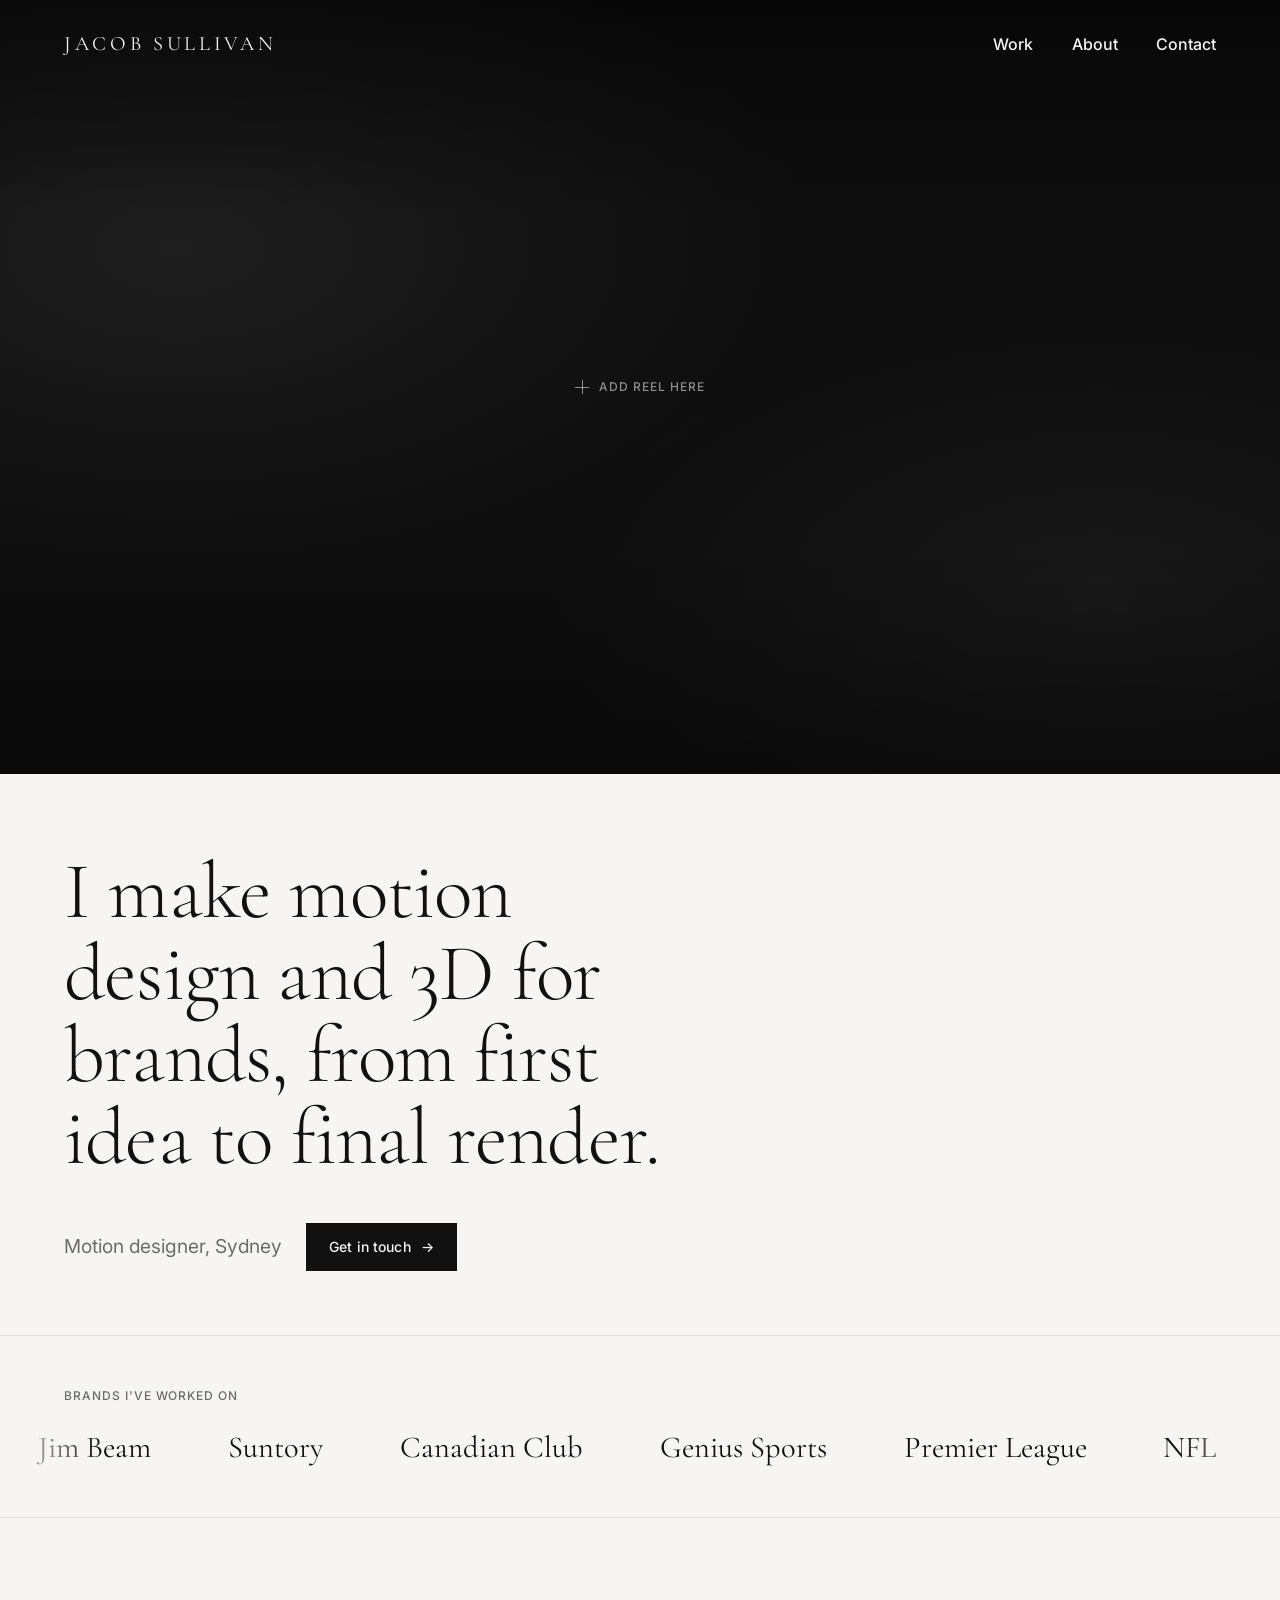
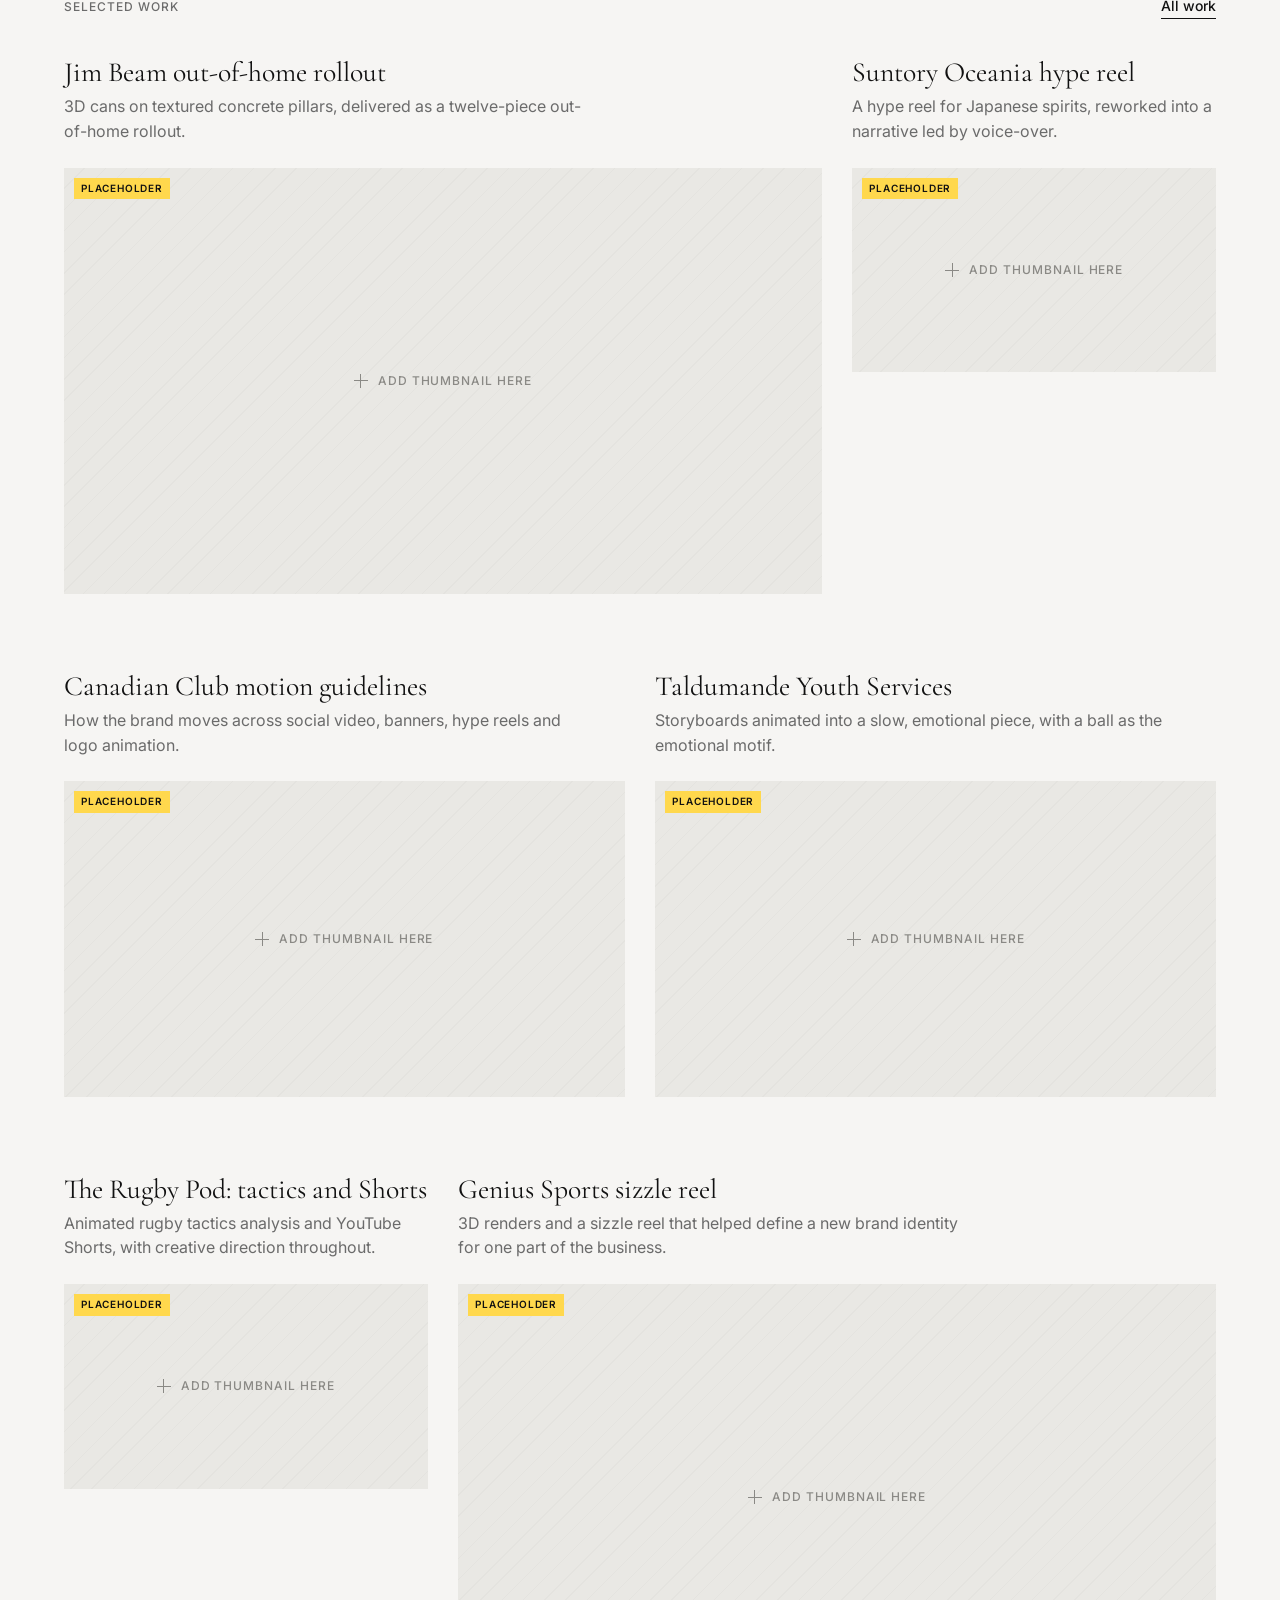
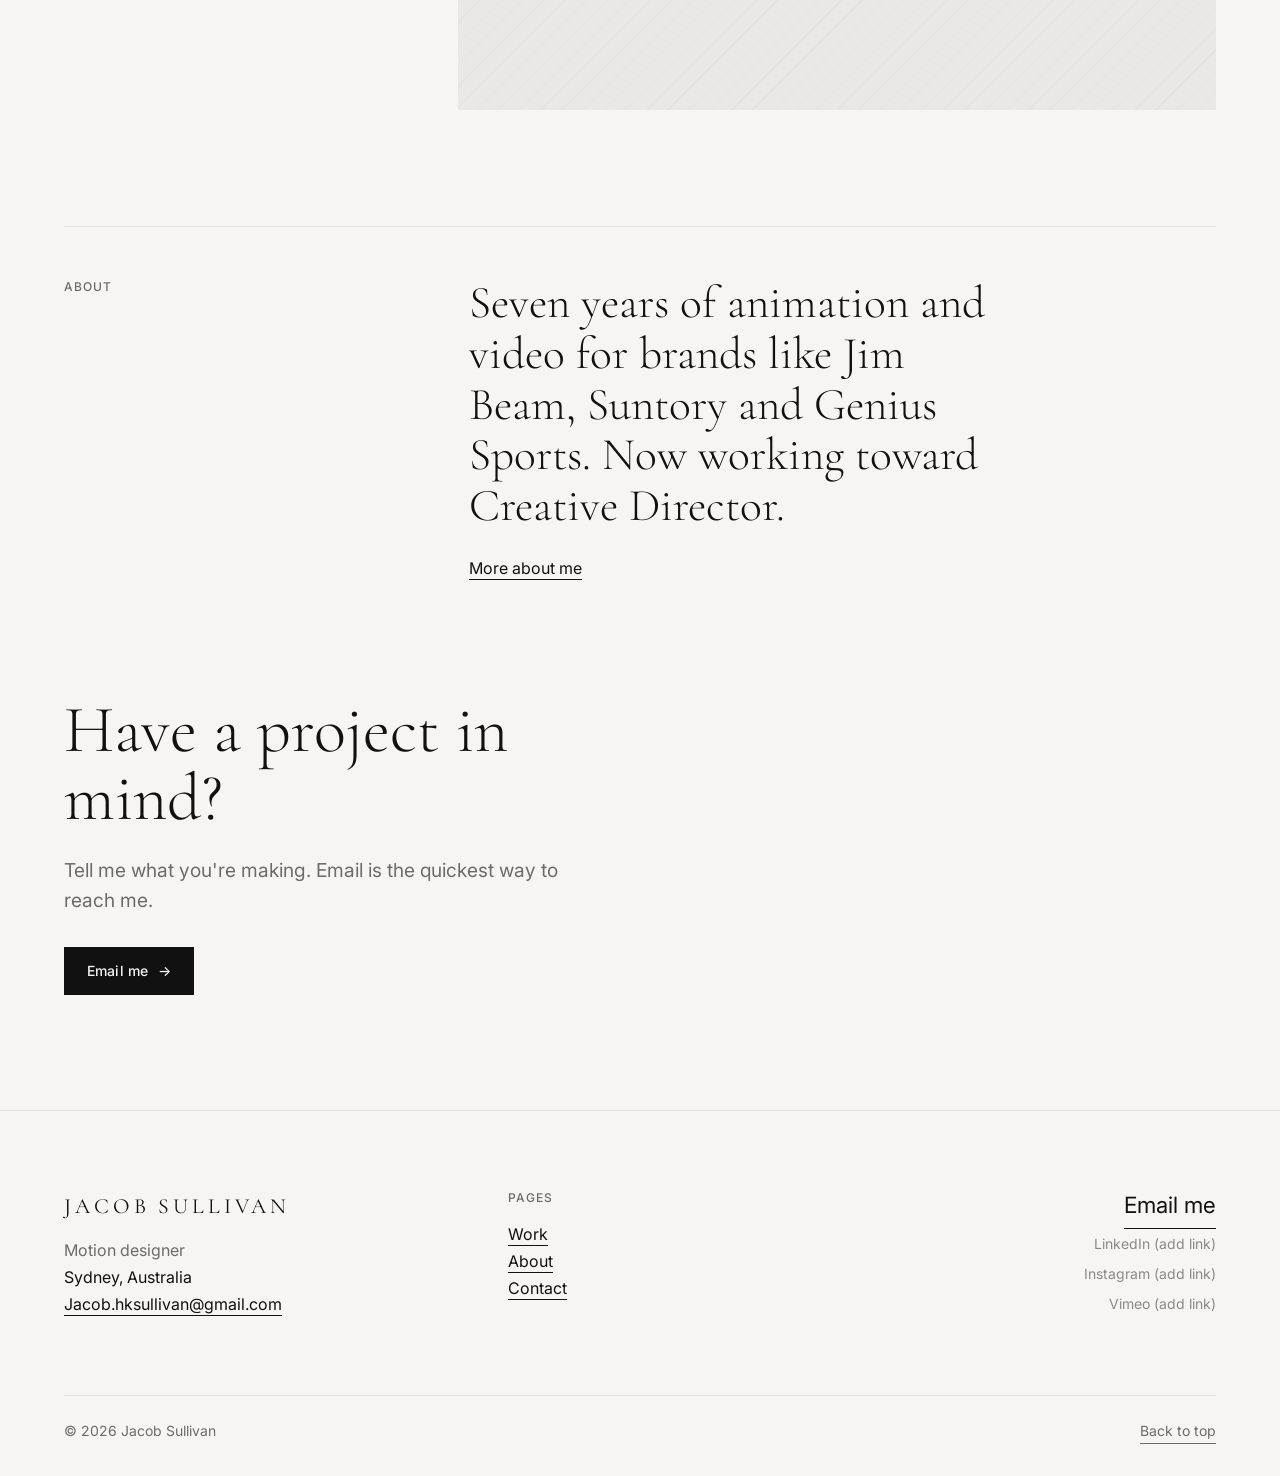
==== index.html @ b3dee350 "Initial portfolio site: static pages, content files, Vercel config Co-Authored-By: Claude Opus 5.5 <" ====
<!doctype html>
<html lang="en-AU">
<head>
  <meta charset="utf-8">
  <meta name="viewport" content="width=device-width, initial-scale=1">
  <title>Jacob Sullivan | Motion designer, Sydney</title>
  <meta name="description" content="Jacob Sullivan is a motion designer in Sydney making animation, 3D and video for brands like Jim Beam, Suntory and Genius Sports.">
  <link rel="canonical" href="https://jacob-sullivan-portfolio.vercel.app/">
  <meta property="og:url" content="https://jacob-sullivan-portfolio.vercel.app/">
  <meta property="og:type" content="website">
  <meta property="og:site_name" content="Jacob Sullivan">
  <meta property="og:title" content="Jacob Sullivan | Motion designer, Sydney">
  <meta property="og:description" content="Jacob Sullivan is a motion designer in Sydney making animation, 3D and video for brands like Jim Beam, Suntory and Genius Sports.">
  <meta property="og:image" content="https://jacob-sullivan-portfolio.vercel.app/images/share.jpg">
  <meta name="twitter:card" content="summary_large_image">
  <meta name="twitter:title" content="Jacob Sullivan | Motion designer, Sydney">
  <meta name="twitter:description" content="Jacob Sullivan is a motion designer in Sydney making animation, 3D and video for brands like Jim Beam, Suntory and Genius Sports.">
  <meta name="twitter:image" content="https://jacob-sullivan-portfolio.vercel.app/images/share.jpg">
  <meta name="theme-color" content="#f6f5f3">
  <link rel="icon" href="/images/favicon.svg" type="image/svg+xml">
  <link rel="preconnect" href="https://fonts.googleapis.com">
  <link rel="preconnect" href="https://fonts.gstatic.com" crossorigin>
  <link rel="stylesheet" href="https://fonts.googleapis.com/css2?family=Cormorant+Garamond:wght@300;400&family=Inter:wght@400;500;600&display=swap">
  <link rel="stylesheet" href="/css/style.css">
  <script src="/content/site.js" defer></script>
  <script src="/content/reel.js" defer></script>
  <script src="/content/projects.js" defer></script>
  <script src="/content/about.js" defer></script>
  <script src="/js/app.js" defer></script>
</head>
<body data-page="home" id="top">
  <a class="skip-link" href="#main">Skip to content</a>
  <header id="site-header" class="site-header"></header>
  <main id="main" tabindex="-1"></main>
  <footer id="site-footer"></footer>
  <noscript><p style="padding:120px 24px">This site needs JavaScript turned on. Email <a href="mailto:Jacob.hksullivan@gmail.com">Jacob.hksullivan@gmail.com</a>.</p></noscript>
</body>
</html>
---- css/style.css ----
/* ==========================================================================
   JACOB SULLIVAN — PORTFOLIO
   Restyle the whole site from this block: colours, fonts, spacing, motion.
   ========================================================================== */

:root {
  /* Colour */
  --bg: #f6f5f3;            /* page background (warm off-white) */
  --ink: #111111;           /* main text, buttons */
  --muted: #6b6b6b;         /* secondary text */
  --line: #e1e0dc;          /* thin dividers */
  --dark: #0d0d0d;          /* reel and video backgrounds */
  --on-dark: #f6f5f3;       /* text on dark */
  --ph: #e9e8e4;            /* placeholder blocks */
  --ph-ink: #8a8985;        /* placeholder labels */

  /* Type */
  --serif: "Cormorant Garamond", "Cormorant", Georgia, "Times New Roman", serif;
  --sans: "Inter", system-ui, -apple-system, "Segoe UI", Roboto, sans-serif;
  --serif-weight: 300;
  --track-name: 0.18em;     /* letter spacing for your name */
  --track-label: 0.08em;    /* small uppercase labels */

  --fs-display: clamp(2.6rem, 1.5rem + 4.4vw, 5.6rem);
  --fs-h1: clamp(2.4rem, 1.6rem + 3.2vw, 4.6rem);
  --fs-h2: clamp(1.9rem, 1.4rem + 1.8vw, 3rem);
  --fs-h3: clamp(1.45rem, 1.25rem + 0.6vw, 1.85rem);
  --fs-body-l: clamp(1.05rem, 1rem + 0.25vw, 1.2rem);
  --fs-body: 1rem;
  --fs-small: 0.875rem;
  --fs-label: 0.75rem;

  /* Space */
  --gutter: clamp(18px, 5vw, 72px);
  --max: 1560px;
  --header-h: 72px;
  --s1: 4px; --s2: 8px; --s3: 12px; --s4: 16px; --s5: 24px; --s6: 32px;
  --s7: 48px; --s8: 64px; --s9: 96px; --s10: 128px;
  --section: clamp(72px, 9vw, 144px);
  --grid-gap: clamp(20px, 2.4vw, 36px);

  /* Motion */
  --ease: cubic-bezier(0.22, 0.7, 0.2, 1);
  --ease-in-out: cubic-bezier(0.65, 0, 0.35, 1);
  --dur-fast: 200ms;
  --dur: 450ms;
  --dur-slow: 900ms;
  --marquee-speed: 48s;
}

@media (min-width: 900px) {
  :root { --header-h: 88px; }
}

/* ---------- Base ---------- */

*, *::before, *::after { box-sizing: border-box; }

html {
  -webkit-text-size-adjust: 100%;
  text-size-adjust: 100%;
  scroll-padding-top: calc(var(--header-h) + 16px);
}

body {
  margin: 0;
  background: var(--bg);
  color: var(--ink);
  font-family: var(--sans);
  font-size: var(--fs-body);
  line-height: 1.55;
  -webkit-font-smoothing: antialiased;
  -moz-osx-font-smoothing: grayscale;
  text-rendering: optimizeLegibility;
}

img, video, iframe { display: block; max-width: 100%; }
img { height: auto; }
a { color: inherit; text-decoration: none; }
button { font: inherit; color: inherit; background: none; border: 0; padding: 0; cursor: pointer; }
h1, h2, h3, h4, p, ul, ol, dl, dd, figure { margin: 0; }
ul, ol { padding: 0; list-style: none; }

:focus-visible {
  outline: 2px solid currentColor;
  outline-offset: 3px;
  border-radius: 1px;
}

.skip-link {
  position: absolute; left: var(--gutter); top: -60px; z-index: 100;
  background: var(--ink); color: var(--bg); padding: 10px 16px; font-size: var(--fs-small);
}
.skip-link:focus { top: 12px; }

.visually-hidden {
  position: absolute !important; width: 1px; height: 1px; overflow: hidden;
  clip: rect(0 0 0 0); clip-path: inset(50%); white-space: nowrap;
}

.wrap {
  width: 100%;
  max-width: var(--max);
  margin-inline: auto;
  padding-inline: var(--gutter);
}

.label {
  font-family: var(--sans);
  font-size: var(--fs-label);
  font-weight: 500;
  letter-spacing: var(--track-label);
  text-transform: uppercase;
  color: var(--muted);
}

.serif { font-family: var(--serif); font-weight: var(--serif-weight); }
.muted { color: var(--muted); }

.link-u {
  background-image: linear-gradient(currentColor, currentColor);
  background-size: 100% 1px;
  background-position: 0 100%;
  background-repeat: no-repeat;
  padding-bottom: 2px;
  transition: background-size var(--dur) var(--ease);
}
.link-u:hover { background-size: 0% 1px; background-position: 100% 100%; }

/* ---------- Buttons ---------- */

.btn {
  display: inline-flex; align-items: center; gap: 10px;
  min-height: 46px; padding: 12px 22px;
  background: var(--ink); color: var(--bg);
  font-size: var(--fs-small); font-weight: 500; letter-spacing: 0.01em;
  border: 1px solid var(--ink);
  transition: background-color var(--dur-fast) var(--ease), color var(--dur-fast) var(--ease);
}
.btn:hover { background: transparent; color: var(--ink); }
.btn--ghost { background: transparent; color: var(--ink); }
.btn--ghost:hover { background: var(--ink); color: var(--bg); }
.btn .arrow { transition: transform var(--dur) var(--ease); }
.btn:hover .arrow { transform: translateX(3px); }

/* ---------- Header ---------- */

.site-header {
  position: fixed; inset: 0 0 auto 0; z-index: 50;
  height: var(--header-h);
  color: var(--ink);
  transition: background-color var(--dur) var(--ease), color var(--dur) var(--ease), box-shadow var(--dur) var(--ease);
}
.site-header__inner {
  height: 100%;
  display: flex; align-items: center; justify-content: space-between; gap: var(--s5);
}
.site-header.is-solid {
  background: color-mix(in srgb, var(--bg) 92%, transparent);
  -webkit-backdrop-filter: blur(12px);
  backdrop-filter: blur(12px);
  box-shadow: 0 1px 0 var(--line);
}
.site-header.on-dark:not(.is-solid) { color: var(--on-dark); }

.brand {
  font-family: var(--serif);
  font-weight: 400;
  font-size: clamp(1.05rem, 0.95rem + 0.4vw, 1.3rem);
  letter-spacing: var(--track-name);
  text-transform: uppercase;
  white-space: nowrap;
  padding-block: 8px;
}

.nav { display: none; }
.nav__list { display: flex; gap: clamp(24px, 3vw, 44px); }
.nav__link {
  position: relative; font-size: 1rem; font-weight: 500; padding-block: 6px;
}
.nav__link::after {
  content: ""; position: absolute; left: 0; right: 0; bottom: 0; height: 1px;
  background: currentColor; transform: scaleX(0); transform-origin: right;
  transition: transform var(--dur) var(--ease);
}
.nav__link:hover::after, .nav__link[aria-current="page"]::after { transform: scaleX(1); transform-origin: left; }

.menu-btn {
  display: inline-flex; align-items: center; gap: 10px;
  font-size: 1rem; font-weight: 500; padding: 10px 0; min-height: 44px;
}
.menu-btn__icon { width: 20px; height: 8px; position: relative; }
.menu-btn__icon::before, .menu-btn__icon::after {
  content: ""; position: absolute; left: 0; right: 0; height: 1.5px; background: currentColor;
  transition: transform var(--dur) var(--ease), top var(--dur) var(--ease);
}
.menu-btn__icon::before { top: 0; }
.menu-btn__icon::after { top: 6.5px; }
.menu-open .menu-btn__icon::before { top: 3.25px; transform: rotate(45deg); }
.menu-open .menu-btn__icon::after { top: 3.25px; transform: rotate(-45deg); }

@media (min-width: 768px) {
  .nav { display: block; }
  .menu-btn { display: none; }
}

/* Mobile menu panel */
.menu-panel {
  position: fixed; inset: 0; z-index: 40;
  background: var(--bg); color: var(--ink);
  padding: calc(var(--header-h) + var(--s7)) var(--gutter) var(--s7);
  display: flex; flex-direction: column; justify-content: space-between;
  opacity: 0; visibility: hidden;
  transition: opacity var(--dur) var(--ease), visibility 0s linear var(--dur);
}
.menu-open .menu-panel { opacity: 1; visibility: visible; transition: opacity var(--dur) var(--ease); }
.menu-open .site-header { color: var(--ink); background: var(--bg); box-shadow: none; }
.menu-panel__list li { overflow: hidden; }
.menu-panel__link {
  display: block; font-family: var(--serif); font-weight: var(--serif-weight);
  font-size: clamp(2.8rem, 12vw, 4rem); line-height: 1.15;
  transform: translateY(100%); transition: transform var(--dur-slow) var(--ease);
}
.menu-open .menu-panel__link { transform: none; }
.menu-open .menu-panel__list li:nth-child(2) .menu-panel__link { transition-delay: 60ms; }
.menu-open .menu-panel__list li:nth-child(3) .menu-panel__link { transition-delay: 120ms; }
.menu-panel__foot { display: grid; gap: var(--s2); font-size: var(--fs-small); }
.menu-open { overflow: hidden; }
@media (min-width: 768px) { .menu-panel { display: none; } }

/* ---------- Hero (home reel) ---------- */

.hero {
  position: relative;
  height: 86vh; height: 86svh;
  min-height: 420px; max-height: 1100px;
  background: var(--dark);
  color: var(--on-dark);
  overflow: hidden;
}
.hero__media, .hero__media > * { position: absolute; inset: 0; width: 100%; height: 100%; }
.hero__media video, .hero__media img { object-fit: cover; }
.hero__shade {
  position: absolute; inset: 0; pointer-events: none;
  background: linear-gradient(to bottom, rgba(0,0,0,.45) 0, rgba(0,0,0,0) 28%, rgba(0,0,0,0) 70%, rgba(0,0,0,.35) 100%);
}
.hero__controls {
  position: absolute; left: var(--gutter); right: var(--gutter); bottom: clamp(18px, 3vw, 40px);
  display: flex; align-items: center; justify-content: space-between; gap: var(--s4);
}
.hero__play {
  display: inline-flex; align-items: center; gap: 12px;
  font-size: var(--fs-small); font-weight: 500; letter-spacing: 0.02em;
  padding: 10px 18px 10px 10px; min-height: 44px;
  background: rgba(246,245,243,.12); border: 1px solid rgba(246,245,243,.35);
  -webkit-backdrop-filter: blur(8px); backdrop-filter: blur(8px);
  transition: background-color var(--dur-fast) var(--ease), color var(--dur-fast) var(--ease);
}
.hero__play:hover { background: var(--on-dark); color: var(--ink); }
.hero__play-icon {
  width: 28px; height: 28px; border-radius: 50%; background: var(--on-dark); position: relative;
  transition: background-color var(--dur-fast) var(--ease);
}
.hero__play-icon::after {
  content: ""; position: absolute; left: 11px; top: 8px;
  border-left: 9px solid var(--ink); border-top: 6px solid transparent; border-bottom: 6px solid transparent;
}
.hero__play:hover .hero__play-icon { background: var(--ink); }
.hero__play:hover .hero__play-icon::after { border-left-color: var(--on-dark); }
.hero__pause {
  width: 36px; height: 36px; border-radius: 50%;
  display: grid; place-items: center; margin-left: auto;
  background: rgba(0,0,0,.45); color: var(--on-dark);
}
.hero__pause svg { width: 12px; height: 12px; }

/* ---------- Placeholders ---------- */

.ph {
  position: relative; display: grid; place-items: center;
  width: 100%; height: 100%;
  background-color: var(--ph); color: var(--ph-ink);
  background-image: repeating-linear-gradient(135deg, transparent 0 14px, rgba(0,0,0,.025) 14px 15px);
  overflow: hidden;
}
.ph__label {
  display: inline-flex; align-items: center; gap: 10px;
  font-size: var(--fs-label); font-weight: 500; letter-spacing: var(--track-label); text-transform: uppercase;
}
.ph__label::before {
  content: ""; width: 14px; height: 14px; flex: none;
  background:
    linear-gradient(currentColor, currentColor) center / 100% 1px no-repeat,
    linear-gradient(currentColor, currentColor) center / 1px 100% no-repeat;
}
.ph--dark {
  background-color: var(--dark); color: rgba(246,245,243,.55);
  background-image: none;
}
.ph--dark::before {
  content: ""; position: absolute; inset: -40%;
  background:
    radial-gradient(40% 35% at 30% 40%, rgba(255,255,255,.07), transparent 70%),
    radial-gradient(35% 30% at 70% 65%, rgba(255,255,255,.05), transparent 70%);
  animation: drift 18s var(--ease-in-out) infinite alternate;
}
.ph--dark .ph__label { position: relative; }
@keyframes drift {
  from { transform: translate3d(-4%, -2%, 0) rotate(0deg); }
  to   { transform: translate3d(4%, 3%, 0) rotate(8deg); }
}

.dev-tag {
  position: absolute; top: 10px; left: 10px; z-index: 3;
  font-size: 10px; font-weight: 600; letter-spacing: .08em; text-transform: uppercase;
  background: #ffd84d; color: #111; padding: 3px 7px;
}
.dev-tag--inline { position: static; display: inline-block; vertical-align: middle; margin-left: 12px; }

.dev-banner {
  position: fixed; left: 12px; right: 12px; bottom: 12px; z-index: 200;
  background: #b00020; color: #fff; padding: 14px 16px; font-size: var(--fs-small);
}

/* ---------- Intro (home, under reel) ---------- */

.intro { padding-top: clamp(40px, 6vw, 96px); padding-bottom: clamp(40px, 5vw, 72px); }
.intro__headline {
  font-family: var(--serif); font-weight: var(--serif-weight);
  font-size: var(--fs-display); line-height: 1.02; letter-spacing: -0.01em;
  max-width: 17ch;
}
.intro__row {
  margin-top: clamp(28px, 3.5vw, 48px);
  display: flex; flex-wrap: wrap; align-items: center; gap: var(--s4) var(--s5);
}
.intro__role { font-size: var(--fs-body-l); color: var(--muted); }

/* ---------- Brand marquee ---------- */

.brands { padding-block: clamp(28px, 4vw, 56px); border-block: 1px solid var(--line); }
.brands__label { margin-bottom: var(--s5); }
.marquee {
  overflow: hidden;
  -webkit-mask-image: linear-gradient(to right, transparent, #000 8%, #000 92%, transparent);
  mask-image: linear-gradient(to right, transparent, #000 8%, #000 92%, transparent);
}
.marquee__track {
  display: flex; width: max-content;
  animation: marquee var(--marquee-speed) linear infinite;
}
.marquee:hover .marquee__track { animation-play-state: paused; }
.marquee__group { display: flex; flex: none; }
.marquee__item {
  flex: none; padding-inline: clamp(22px, 3vw, 48px);
  font-family: var(--serif); font-weight: 400;
  font-size: clamp(1.4rem, 1.1rem + 1vw, 2.1rem); line-height: 1.2; white-space: nowrap;
  color: var(--ink);
}
.marquee__item::after { content: ""; }
@keyframes marquee { to { transform: translate3d(-50%, 0, 0); } }

/* ---------- Sections ---------- */

.section { padding-block: var(--section); }
.section--tight-top { padding-top: clamp(48px, 6vw, 88px); }
.section__head {
  display: flex; align-items: baseline; justify-content: space-between; gap: var(--s4);
  margin-bottom: clamp(24px, 3vw, 44px);
}
.section__head .link-u { font-size: var(--fs-small); font-weight: 500; }

.page-top { padding-top: calc(var(--header-h) + clamp(40px, 7vw, 112px)); }
.page-title {
  font-family: var(--serif); font-weight: var(--serif-weight);
  font-size: var(--fs-h1); line-height: 1.02; letter-spacing: -0.01em;
}
.page-lede { margin-top: var(--s5); font-size: var(--fs-body-l); color: var(--muted); max-width: 46ch; }

/* ---------- Work grid ---------- */

.grid {
  display: grid; grid-template-columns: 1fr;
  gap: clamp(48px, 6vw, 88px) var(--grid-gap);
  align-items: start;
}
@media (min-width: 768px) {
  .grid { grid-template-columns: repeat(6, 1fr); }
  /* Ravie-style rhythm: wide/narrow, half/half, narrow/wide */
  .grid > :nth-child(6n+1) { grid-column: span 4; }
  .grid > :nth-child(6n+2) { grid-column: span 2; }
  .grid > :nth-child(6n+3) { grid-column: span 3; }
  .grid > :nth-child(6n+4) { grid-column: span 3; }
  .grid > :nth-child(6n+5) { grid-column: span 2; }
  .grid > :nth-child(6n+6) { grid-column: span 4; }
  .grid > :last-child:nth-child(6n+1) { grid-column: span 6; }
}

.card__link { display: block; position: relative; }
.card__title {
  font-family: var(--serif); font-weight: 400;
  font-size: var(--fs-h3); line-height: 1.12;
}
.card__summary {
  margin-top: 6px; color: var(--muted); max-width: 52ch;
}
.card__media {
  position: relative; margin-top: var(--s5);
  aspect-ratio: 16 / 9; overflow: hidden; background: var(--ph);
}
.card__media > img, .card__media > video, .card__media > .ph {
  position: absolute; inset: 0; width: 100%; height: 100%; object-fit: cover;
  transition: transform var(--dur-slow) var(--ease), opacity var(--dur) var(--ease);
}
.card__media > video { opacity: 0; }
.card__media.is-previewing > video { opacity: 1; }
.card__link:hover .card__media > img,
.card__link:hover .card__media > video,
.card__link:hover .card__media > .ph { transform: scale(1.025); }
.card__title span {
  background-image: linear-gradient(currentColor, currentColor);
  background-size: 0% 1px; background-position: 0 100%; background-repeat: no-repeat;
  transition: background-size var(--dur) var(--ease);
}
.card__link:hover .card__title span { background-size: 100% 1px; }

/* ---------- About teaser ---------- */

.teaser {
  display: grid; gap: var(--s6);
  border-top: 1px solid var(--line); padding-top: clamp(32px, 4vw, 56px);
}
.teaser__text {
  font-family: var(--serif); font-weight: var(--serif-weight);
  font-size: var(--fs-h2); line-height: 1.12; max-width: 24ch;
}
@media (min-width: 900px) {
  .teaser { grid-template-columns: 1fr 2fr; }
}

/* ---------- Closing CTA ---------- */

.closing { padding-block: var(--section); }
.closing__title {
  font-family: var(--serif); font-weight: var(--serif-weight);
  font-size: var(--fs-h1); line-height: 1.02; max-width: 14ch;
}
.closing__text { margin-top: var(--s5); color: var(--muted); font-size: var(--fs-body-l); max-width: 44ch; }
.closing .btn { margin-top: var(--s6); }

/* ---------- Footer ---------- */

.site-footer { border-top: 1px solid var(--line); padding-block: clamp(48px, 6vw, 88px) var(--s6); }
.footer__grid { display: grid; gap: var(--s7); }
.footer__name {
  font-family: var(--serif); font-weight: 400; font-size: 1.35rem;
  letter-spacing: var(--track-name); text-transform: uppercase; margin-bottom: var(--s3);
}
.footer__col p, .footer__col li { line-height: 1.7; }
.footer__col .label { margin-bottom: var(--s3); }
.footer__links { display: grid; gap: 4px; font-size: clamp(1.15rem, 1rem + .5vw, 1.45rem); }
.footer__links a { justify-self: start; }
.footer__base {
  margin-top: clamp(48px, 6vw, 88px); padding-top: var(--s5); border-top: 1px solid var(--line);
  display: flex; justify-content: space-between; gap: var(--s4); font-size: var(--fs-small); color: var(--muted);
}
@media (min-width: 768px) {
  .footer__grid { grid-template-columns: 1.2fr 1fr 1fr; }
  .footer__links { justify-items: end; text-align: right; }
  .footer__links a { justify-self: end; }
}

/* ---------- Video player ---------- */

.player {
  position: relative; aspect-ratio: 16 / 9; width: 100%;
  background: var(--dark); color: var(--on-dark); overflow: hidden;
}
.player > iframe, .player > video, .player > img, .player > .ph {
  position: absolute; inset: 0; width: 100%; height: 100%; border: 0; object-fit: cover;
}
.player > video { object-fit: contain; background: #000; }
.player__poster { cursor: pointer; }
.player__btn {
  position: absolute; left: 50%; top: 50%; transform: translate(-50%, -50%);
  width: clamp(64px, 8vw, 96px); height: clamp(64px, 8vw, 96px); border-radius: 50%;
  background: var(--on-dark); color: var(--ink);
  transition: transform var(--dur) var(--ease);
}
.player__btn::after {
  content: ""; position: absolute; left: 54%; top: 50%; transform: translate(-50%, -50%);
  border-left: 16px solid currentColor; border-top: 10px solid transparent; border-bottom: 10px solid transparent;
}
.player:hover .player__btn { transform: translate(-50%, -50%) scale(1.06); }

/* Lightbox for the reel */
.lightbox {
  width: min(1400px, 100vw - 2 * var(--gutter)); max-width: none; max-height: none;
  padding: 0; border: 0; background: transparent; color: var(--on-dark); overflow: visible;
}
.lightbox::backdrop { background: rgba(8,8,8,.92); }
.lightbox[open] { animation: fadeUp var(--dur) var(--ease); }
.lightbox__close {
  position: absolute; right: 0; bottom: calc(100% + 12px);
  font-size: var(--fs-small); font-weight: 500; padding: 10px 0; min-height: 44px;
}
@keyframes fadeUp { from { opacity: 0; transform: translateY(12px); } }

/* ---------- Project page ---------- */

.project__video { padding-top: calc(var(--header-h) + clamp(16px, 3vw, 40px)); }
.project__head { margin-top: clamp(36px, 5vw, 72px); display: grid; gap: var(--s7); }
.project__title {
  font-family: var(--serif); font-weight: var(--serif-weight);
  font-size: var(--fs-h1); line-height: 1.02; letter-spacing: -0.01em;
}
.project__desc { margin-top: var(--s6); display: grid; gap: var(--s4); font-size: var(--fs-body-l); max-width: 60ch; }
.meta { display: grid; gap: var(--s5); align-content: start; }
.meta dt { margin-bottom: 4px; }
.meta dd { font-size: var(--fs-body); }
.credits { margin-top: clamp(40px, 5vw, 72px); border-top: 1px solid var(--line); padding-top: var(--s5); }
.credits__list { margin-top: var(--s4); display: grid; gap: 6px; }
.credits__list li { display: grid; grid-template-columns: minmax(120px, 1fr) 2fr; gap: var(--s4); }
@media (min-width: 900px) {
  .project__head { grid-template-columns: 2fr 1fr; gap: clamp(48px, 6vw, 120px); }
  .meta { padding-top: 14px; }
}

.pager {
  margin-top: var(--section);
  display: grid; grid-template-columns: 1fr 1fr; gap: var(--grid-gap);
  border-top: 1px solid var(--line); padding-top: var(--s6);
}
.pager a { display: grid; gap: 6px; }
.pager a:last-child { text-align: right; justify-items: end; }
.pager__title {
  font-family: var(--serif); font-weight: 400; font-size: var(--fs-h3); line-height: 1.12;
  transition: transform var(--dur) var(--ease);
}
.pager a:first-child:hover .pager__title { transform: translateX(-4px); }
.pager a:last-child:hover .pager__title { transform: translateX(4px); }

/* ---------- About page ---------- */

.about__top { display: grid; gap: var(--s7); }
.about__photo { aspect-ratio: 4 / 5; position: relative; overflow: hidden; background: var(--ph); }
.about__photo > img, .about__photo > .ph { position: absolute; inset: 0; width: 100%; height: 100%; object-fit: cover; }
.about__bio { display: grid; gap: var(--s4); font-size: var(--fs-body-l); max-width: 58ch; }
.about__bio p:first-child {
  font-family: var(--serif); font-weight: var(--serif-weight);
  font-size: var(--fs-h3); line-height: 1.25;
}
@media (min-width: 900px) {
  .about__top { grid-template-columns: 5fr 7fr; gap: clamp(48px, 6vw, 120px); align-items: start; }
}

.row {
  display: grid; gap: var(--s5);
  border-top: 1px solid var(--line); padding-block: clamp(32px, 4vw, 56px);
}
@media (min-width: 900px) {
  .row { grid-template-columns: 5fr 7fr; gap: clamp(48px, 6vw, 120px); }
}
.row__title { font-family: var(--serif); font-weight: var(--serif-weight); font-size: var(--fs-h2); line-height: 1.05; }

.timeline { display: grid; gap: clamp(28px, 3vw, 44px); }
.job__head { display: flex; flex-wrap: wrap; justify-content: space-between; gap: 4px var(--s4); }
.job__role { font-weight: 500; }
.job__where { color: var(--muted); }
.job__dates { color: var(--muted); font-size: var(--fs-small); white-space: nowrap; }
.job__points { margin-top: var(--s3); display: grid; gap: 6px; color: var(--muted); }
.job__points li { padding-left: 18px; position: relative; }
.job__points li::before { content: ""; position: absolute; left: 0; top: .78em; width: 8px; height: 1px; background: currentColor; }
.earlier { display: grid; gap: 6px; }
.earlier li { display: flex; flex-wrap: wrap; justify-content: space-between; gap: 2px var(--s4); }

.tags { display: flex; flex-wrap: wrap; gap: 8px; }
.tags li { border: 1px solid var(--line); padding: 6px 12px; font-size: var(--fs-small); background: rgba(255,255,255,.4); }

.edu { display: grid; gap: 10px; }
.edu li { display: flex; flex-wrap: wrap; justify-content: space-between; gap: 2px var(--s4); }

/* ---------- Contact page ---------- */

.contact__email {
  display: inline-block; margin-top: clamp(28px, 4vw, 56px);
  font-family: var(--serif); font-weight: var(--serif-weight);
  font-size: clamp(1.6rem, 0.9rem + 3.2vw, 3.6rem); line-height: 1.1;
  word-break: break-word;
}
.contact__actions { margin-top: var(--s6); display: flex; flex-wrap: wrap; gap: var(--s3); }
.contact__details {
  margin-top: var(--section); display: grid; gap: var(--s6);
  border-top: 1px solid var(--line); padding-top: var(--s6);
}
.contact__details dd { margin-top: 6px; }
.contact__details .socials { display: grid; gap: 4px; }
@media (min-width: 768px) { .contact__details { grid-template-columns: repeat(3, 1fr); } }

.soon { color: var(--ph-ink); font-size: var(--fs-small); }

/* ---------- 404 ---------- */
.notfound { min-height: 70vh; }

/* ---------- Reveal on scroll ---------- */

.js .reveal {
  opacity: 0; transform: translate3d(0, 24px, 0);
  transition: opacity var(--dur-slow) var(--ease), transform var(--dur-slow) var(--ease);
  transition-delay: var(--d, 0ms);
}
.js .reveal.is-in { opacity: 1; transform: none; }

/* Smooth page-to-page transitions in browsers that support them */
@view-transition { navigation: auto; }
::view-transition-old(root) { animation: vtOut 260ms var(--ease) both; }
::view-transition-new(root) { animation: vtIn 520ms var(--ease) both; }
@keyframes vtOut { to { opacity: 0; } }
@keyframes vtIn { from { opacity: 0; transform: translateY(10px); } }
.site-header { view-transition-name: header; }
::view-transition-group(header) { animation: none; }

/* ---------- Reduced motion ---------- */

@media (prefers-reduced-motion: reduce) {
  *, *::before, *::after {
    animation-duration: 1ms !important; animation-iteration-count: 1 !important;
    transition-duration: 1ms !important; scroll-behavior: auto !important;
  }
  .js .reveal { opacity: 1; transform: none; }
  .marquee { -webkit-mask-image: none; mask-image: none; }
  .marquee__track { animation: none; width: auto; }
  .marquee__group { flex-wrap: wrap; row-gap: 8px; }
  .marquee__group[aria-hidden="true"] { display: none; }
  .ph--dark::before { animation: none; }
  @view-transition { navigation: none; }
}
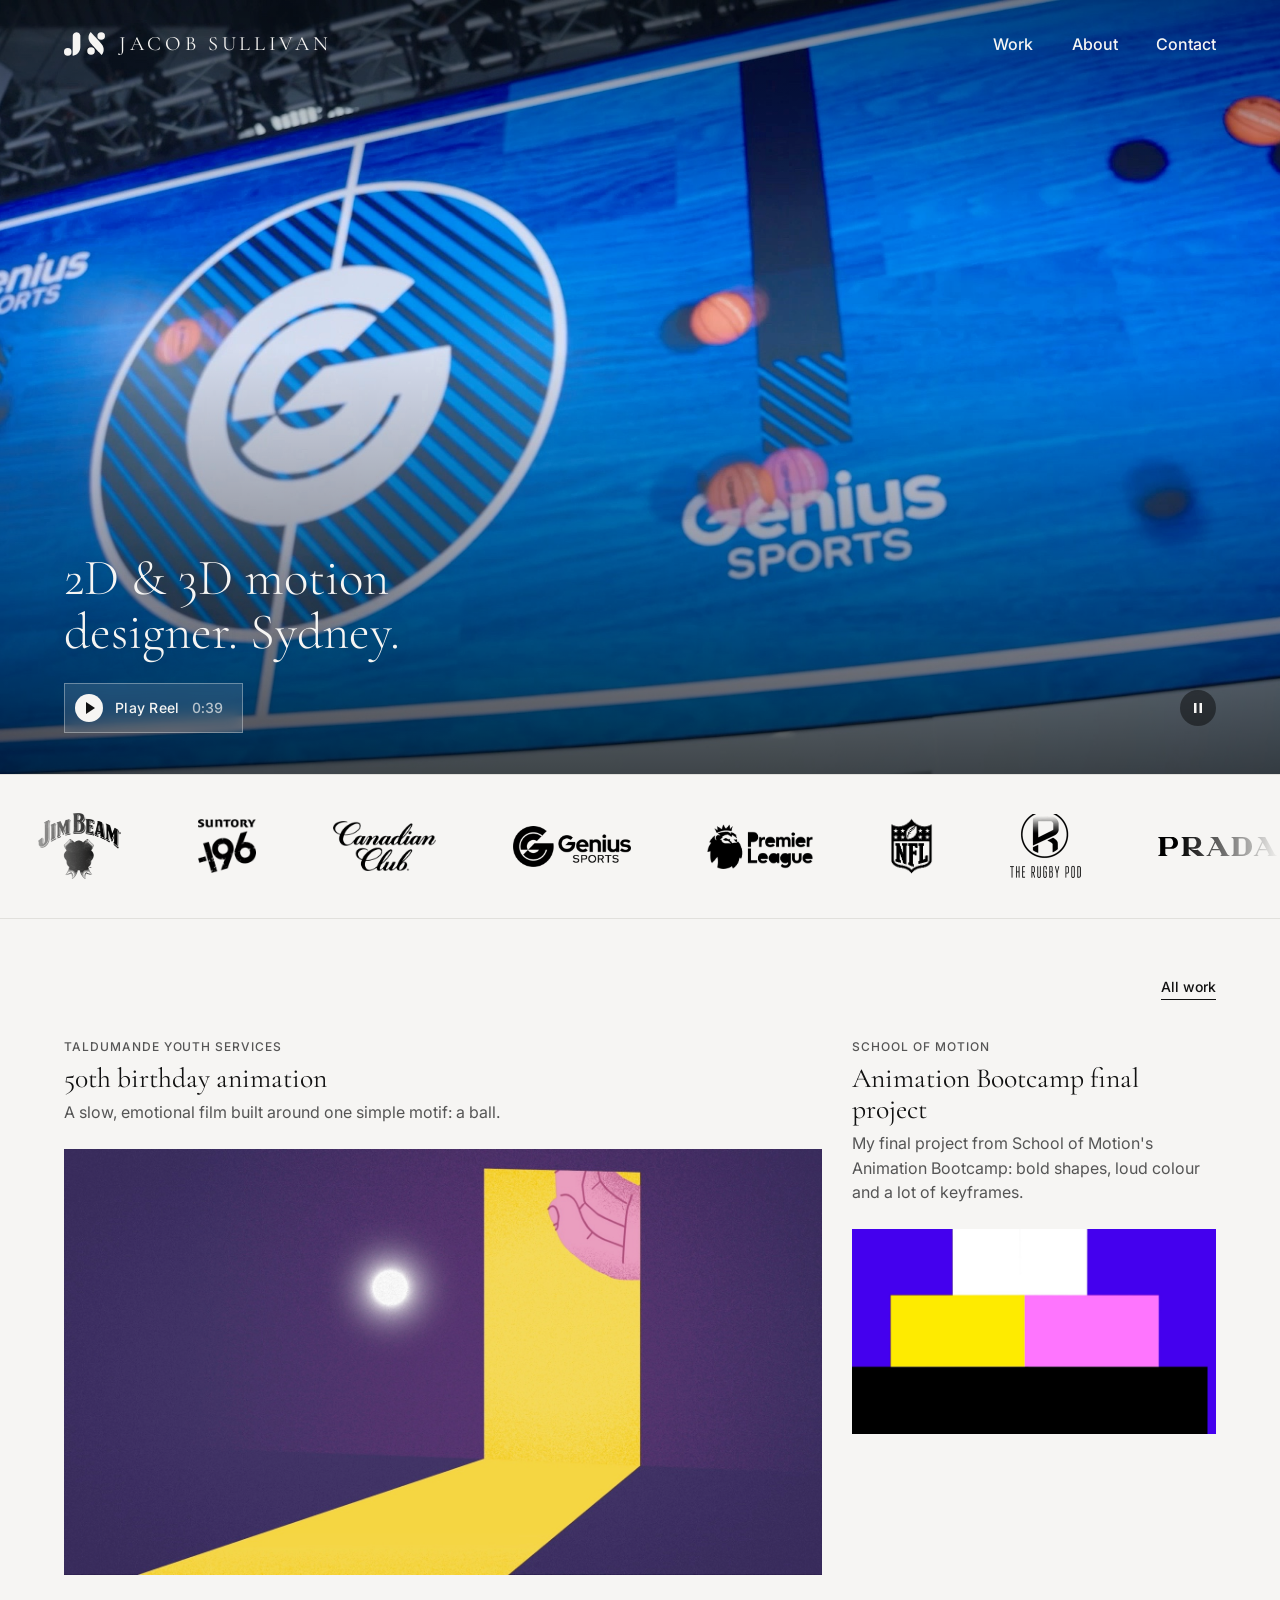
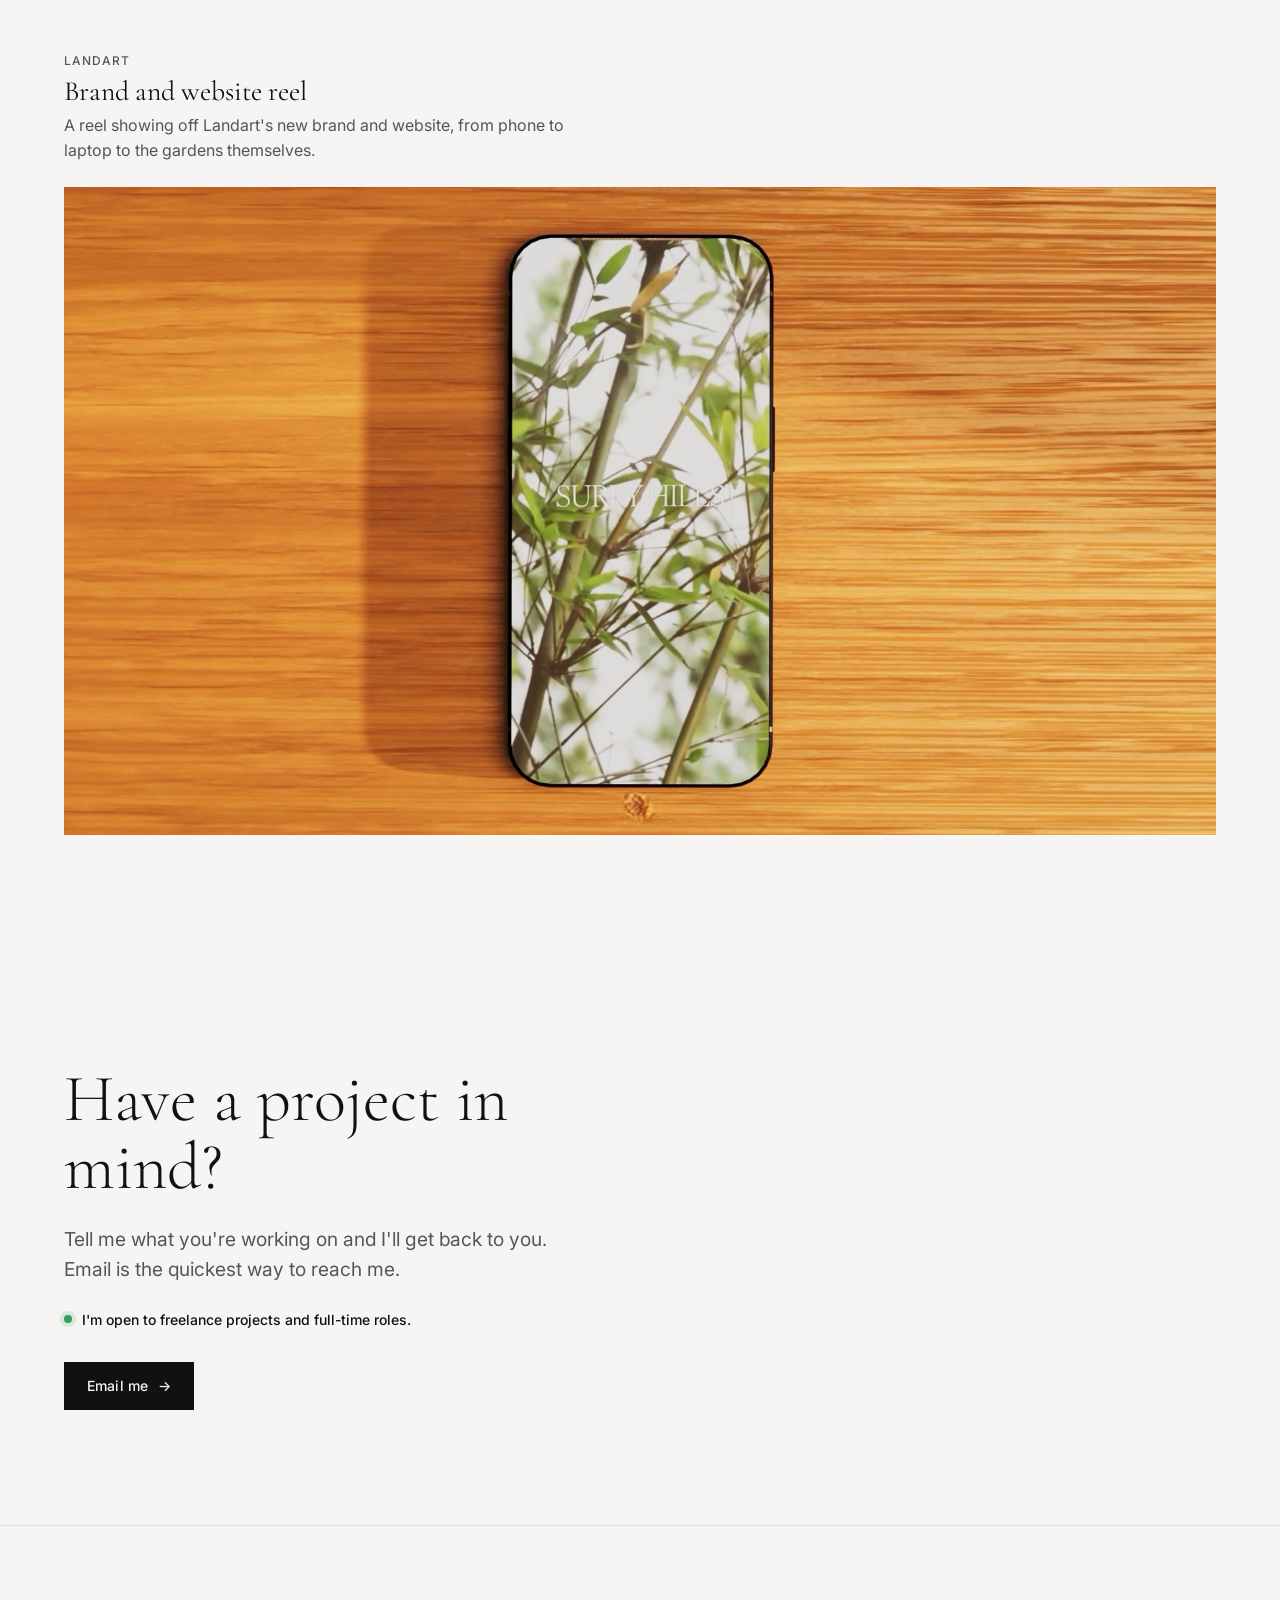
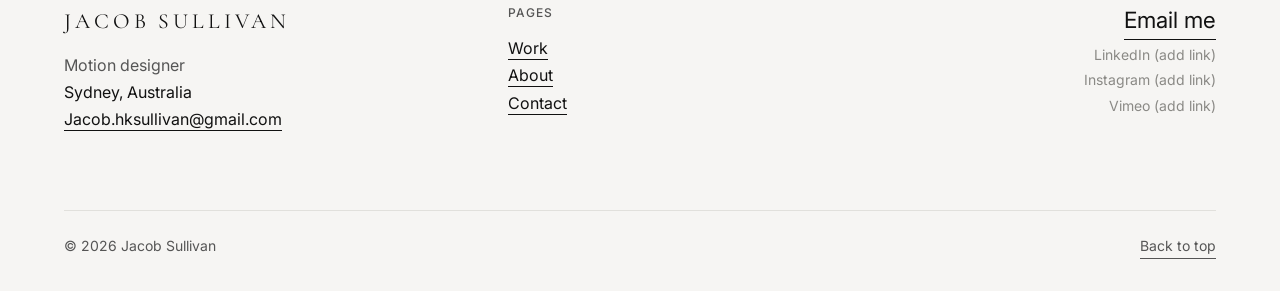
==== commit cbe93062: "Add JS monogram logo to the header and browser tab Co-Authored-By: Claude Opus 5.5 <noreply@anthropi" ====
--- a/index.html
+++ b/index.html
@@ -17,7 +17,7 @@
   <meta name="twitter:description" content="Jacob Sullivan is a motion designer in Sydney making animation, 3D and video for brands like Jim Beam, Suntory and Genius Sports.">
   <meta name="twitter:image" content="https://jacob-sullivan-portfolio.vercel.app/images/share.jpg">
   <meta name="theme-color" content="#f6f5f3">
-  <link rel="icon" href="/images/favicon.svg" type="image/svg+xml">
+  <link rel="icon" href="/images/favicon-js.svg" type="image/svg+xml">
   <link rel="preconnect" href="https://fonts.googleapis.com">
   <link rel="preconnect" href="https://fonts.gstatic.com" crossorigin>
   <link rel="stylesheet" href="https://fonts.googleapis.com/css2?family=Cormorant+Garamond:wght@300;400&family=Inter:wght@400;500;600&display=swap">
--- a/css/style.css
+++ b/css/style.css
@@ -7,7 +7,7 @@
   /* Colour */
   --bg: #f6f5f3;            /* page background (warm off-white) */
   --ink: #111111;           /* main text, buttons */
-  --muted: #6b6b6b;         /* secondary text */
+  --muted: #555555;         /* secondary text (dark enough to read easily) */
   --line: #e1e0dc;          /* thin dividers */
   --dark: #0d0d0d;          /* reel and video backgrounds */
   --on-dark: #f6f5f3;       /* text on dark */
@@ -46,6 +46,8 @@
   --dur: 450ms;
   --dur-slow: 900ms;
   --marquee-speed: 48s;
+  --logo-h: clamp(28px, 1.3rem + 1.4vw, 46px);   /* height of logos in the brand strip */
+  --logo-filter: grayscale(1) brightness(0);   /* logos solid black. "none" = their own colours */
 }
 
 @media (min-width: 900px) {
@@ -172,6 +174,9 @@
   white-space: nowrap;
   padding-block: 8px;
 }
+.brand { display: inline-flex; align-items: center; gap: 14px; }
+.brand__mark { width: auto; height: clamp(20px, 1rem + 0.6vw, 26px); flex: none; display: block; }
+@media (max-width: 420px) { .brand { gap: 10px; } }
 
 .nav { display: none; }
 .nav__list { display: flex; gap: clamp(24px, 3vw, 44px); }
@@ -242,14 +247,28 @@
 .hero__media video, .hero__media img { object-fit: cover; }
 .hero__shade {
   position: absolute; inset: 0; pointer-events: none;
-  background: linear-gradient(to bottom, rgba(0,0,0,.45) 0, rgba(0,0,0,0) 28%, rgba(0,0,0,0) 70%, rgba(0,0,0,.35) 100%);
+  background: linear-gradient(to bottom, rgba(0,0,0,.45) 0, rgba(0,0,0,0) 28%, rgba(0,0,0,0) 45%, rgba(0,0,0,.68) 100%);
+}
+.hero__overlay {
+  position: absolute; left: var(--gutter); right: var(--gutter); bottom: clamp(20px, 3.2vw, 44px);
+  display: grid; gap: clamp(16px, 2vw, 24px);
+}
+.hero__line {
+  font-family: var(--serif); font-weight: var(--serif-weight);
+  font-size: clamp(1.7rem, 1.1rem + 2.6vw, 3.6rem); line-height: 1.05;
+  max-width: 18ch; text-wrap: balance;
+  text-shadow: 0 1px 24px rgba(0,0,0,.35);
 }
 .hero__controls {
-  position: absolute; left: var(--gutter); right: var(--gutter); bottom: clamp(18px, 3vw, 40px);
   display: flex; align-items: center; justify-content: space-between; gap: var(--s4);
 }
+.hero__len { opacity: .7; font-variant-numeric: tabular-nums; }
+.hero__play[disabled] { cursor: not-allowed; opacity: .55; }
+.hero__play[disabled]:hover { background: rgba(246,245,243,.12); color: inherit; }
+.hero__play[disabled]:hover .hero__play-icon { background: var(--on-dark); }
+.hero__play[disabled]:hover .hero__play-icon::after { border-left-color: var(--ink); }
 .hero__play {
-  display: inline-flex; align-items: center; gap: 12px;
+  display: inline-flex; align-items: center; gap: 12px; justify-self: start;
   font-size: var(--fs-small); font-weight: 500; letter-spacing: 0.02em;
   padding: 10px 18px 10px 10px; min-height: 44px;
   background: rgba(246,245,243,.12); border: 1px solid rgba(246,245,243,.35);
@@ -338,8 +357,8 @@
 
 /* ---------- Brand marquee ---------- */
 
-.brands { padding-block: clamp(28px, 4vw, 56px); border-block: 1px solid var(--line); }
-.brands__label { margin-bottom: var(--s5); }
+.brands { padding-block: clamp(22px, 3vw, 44px); border-block: 1px solid var(--line); }
+.brands__label { margin-bottom: var(--s4); }
 .marquee {
   overflow: hidden;
   -webkit-mask-image: linear-gradient(to right, transparent, #000 8%, #000 92%, transparent);
@@ -349,7 +368,6 @@
   display: flex; width: max-content;
   animation: marquee var(--marquee-speed) linear infinite;
 }
-.marquee:hover .marquee__track { animation-play-state: paused; }
 .marquee__group { display: flex; flex: none; }
 .marquee__item {
   flex: none; padding-inline: clamp(22px, 3vw, 48px);
@@ -357,13 +375,25 @@
   font-size: clamp(1.4rem, 1.1rem + 1vw, 2.1rem); line-height: 1.2; white-space: nowrap;
   color: var(--ink);
 }
-.marquee__item::after { content: ""; }
+.marquee__item--logo { display: flex; align-items: center; }
+.marquee__item--logo img {
+  height: calc(var(--logo-h) * var(--logo-size, 1));
+  width: auto; max-width: none;
+  filter: var(--logo-filter);
+  transition: filter var(--dur) var(--ease);
+}
+.marquee__group { align-items: center; }
+.marquee__item--logo.has-mono { position: relative; }
+.marquee__item--logo.has-mono img { filter: none; }
+.marquee__item--logo.has-mono img:not(.logo-mono) { position: absolute; left: 50%; top: 50%; transform: translate(-50%, -50%); opacity: 0; transition: opacity var(--dur) var(--ease); }
+.marquee__item--logo.has-mono img.logo-mono { transition: opacity var(--dur) var(--ease); }
 @keyframes marquee { to { transform: translate3d(-50%, 0, 0); } }
 
 /* ---------- Sections ---------- */
 
 .section { padding-block: var(--section); }
 .section--tight-top { padding-top: clamp(48px, 6vw, 88px); }
+.brands + .section--tight-top { padding-top: clamp(36px, 4.5vw, 64px); }   /* home: logos to work */
 .section__head {
   display: flex; align-items: baseline; justify-content: space-between; gap: var(--s4);
   margin-bottom: clamp(24px, 3vw, 44px);
@@ -393,10 +423,13 @@
   .grid > :nth-child(6n+4) { grid-column: span 3; }
   .grid > :nth-child(6n+5) { grid-column: span 2; }
   .grid > :nth-child(6n+6) { grid-column: span 4; }
-  .grid > :last-child:nth-child(6n+1) { grid-column: span 6; }
+  .grid > :last-child:nth-child(6n+1),
+  .grid > :last-child:nth-child(6n+3),
+  .grid > :last-child:nth-child(6n+5) { grid-column: span 6; }   /* a card left alone on its row goes full width */
 }
 
 .card__link { display: block; position: relative; }
+.card__client { margin-bottom: 6px; }
 .card__title {
   font-family: var(--serif); font-weight: 400;
   font-size: var(--fs-h3); line-height: 1.12;
@@ -458,7 +491,7 @@
 }
 .footer__col p, .footer__col li { line-height: 1.7; }
 .footer__col .label { margin-bottom: var(--s3); }
-.footer__links { display: grid; gap: 4px; font-size: clamp(1.15rem, 1rem + .5vw, 1.45rem); }
+.footer__links { display: grid; gap: 4px; align-content: start; font-size: clamp(1.15rem, 1rem + .5vw, 1.45rem); }
 .footer__links a { justify-self: start; }
 .footer__base {
   margin-top: clamp(48px, 6vw, 88px); padding-top: var(--s5); border-top: 1px solid var(--line);
@@ -493,17 +526,29 @@
 }
 .player:hover .player__btn { transform: translate(-50%, -50%) scale(1.06); }
 
-/* Lightbox for the reel */
+/* Reel player: takes over the whole browser window, nothing else on screen */
 .lightbox {
-  width: min(1400px, 100vw - 2 * var(--gutter)); max-width: none; max-height: none;
-  padding: 0; border: 0; background: transparent; color: var(--on-dark); overflow: visible;
-}
-.lightbox::backdrop { background: rgba(8,8,8,.92); }
-.lightbox[open] { animation: fadeUp var(--dur) var(--ease); }
+  position: fixed; inset: 0; margin: 0;
+  width: 100vw; height: 100vh; height: 100dvh; max-width: none; max-height: none;
+  padding: 0; border: 0; background: #000; color: #fff; overflow: hidden;
+}
+.lightbox[open] { display: grid; place-items: center; animation: reelIn 400ms var(--ease); }
+.lightbox::backdrop { background: #000; }
+.lightbox > .player {
+  /* biggest 16:9 box that fits the window */
+  width: min(100vw, 100dvh * 16 / 9); height: auto; aspect-ratio: 16 / 9; background: #000;
+}
+.lightbox > .player > video { object-fit: contain; }
 .lightbox__close {
-  position: absolute; right: 0; bottom: calc(100% + 12px);
-  font-size: var(--fs-small); font-weight: 500; padding: 10px 0; min-height: 44px;
-}
+  position: absolute; top: max(12px, env(safe-area-inset-top)); right: max(12px, env(safe-area-inset-right)); z-index: 2;
+  display: inline-flex; align-items: center; gap: 8px;
+  font-size: var(--fs-small); font-weight: 500; padding: 10px 14px; min-height: 44px;
+  color: #fff; background: rgba(0,0,0,.45); border-radius: 999px;
+  opacity: .75; transition: opacity var(--dur-fast) var(--ease);
+}
+.lightbox__close:hover, .lightbox__close:focus-visible { opacity: 1; }
+html.reel-open { overflow: hidden; }
+@keyframes reelIn { from { opacity: 0; } }
 @keyframes fadeUp { from { opacity: 0; transform: translateY(12px); } }
 
 /* ---------- Project page ---------- */
@@ -545,11 +590,28 @@
 .about__top { display: grid; gap: var(--s7); }
 .about__photo { aspect-ratio: 4 / 5; position: relative; overflow: hidden; background: var(--ph); }
 .about__photo > img, .about__photo > .ph { position: absolute; inset: 0; width: 100%; height: 100%; object-fit: cover; }
+.about__photo > img { object-position: 50% 15%; }   /* keep the face in frame */
+.about__photo[data-deep] { cursor: pointer; }
+.about__photo > .about__photo-alt {
+  object-position: 50% 40%; opacity: 0;
+  transition: opacity var(--dur-slow) var(--ease);
+}
+.about__photo.is-alt > .about__photo-alt { opacity: 1; }
+
+/* "Deep sea" mode while the About photo is hovered: the page fades to ocean blue */
+html.deep-sea {
+  --bg: #0b1c27;
+  --ink: #e9eff2;
+  --muted: #a3b4bd;
+  --line: #1d3341;
+  --ph: #13293a;
+  --ph-ink: #6f8794;
+}
+body, .site-header, .tags li, .site-footer, .row, .footer__base {
+  transition: background-color 1.1s var(--ease), color 1.1s var(--ease), border-color 1.1s var(--ease);
+}
+html.deep-sea .tags li { background: rgba(255,255,255,.04); }
 .about__bio { display: grid; gap: var(--s4); font-size: var(--fs-body-l); max-width: 58ch; }
-.about__bio p:first-child {
-  font-family: var(--serif); font-weight: var(--serif-weight);
-  font-size: var(--fs-h3); line-height: 1.25;
-}
 @media (min-width: 900px) {
   .about__top { grid-template-columns: 5fr 7fr; gap: clamp(48px, 6vw, 120px); align-items: start; }
 }
@@ -635,3 +697,50 @@
   .ph--dark::before { animation: none; }
   @view-transition { navigation: none; }
 }
+
+/* ---------- Case study, availability, quote, clients ---------- */
+
+.meta__list { display: grid; gap: 2px; }
+.case { margin-top: clamp(40px, 5vw, 80px); }
+.row__text { display: grid; gap: var(--s4); font-size: var(--fs-body-l); max-width: 60ch; }
+.dev-hint {
+  font-size: var(--fs-small); color: var(--muted);
+  border: 1px dashed var(--line); padding: 14px 16px; background: rgba(255,214,77,.08);
+}
+.gallery-block { border-top: 1px solid var(--line); padding-block: clamp(32px, 4vw, 56px); }
+.gallery { margin-top: var(--s5); display: grid; gap: var(--grid-gap); grid-template-columns: 1fr; }
+@media (min-width: 768px) {
+  .gallery { grid-template-columns: repeat(2, 1fr); }
+  .gallery > :first-child:nth-last-child(odd) { grid-column: 1 / -1; }
+  .gallery--loops { grid-template-columns: repeat(3, 1fr); }
+  .gallery--loops > :first-child:nth-last-child(odd) { grid-column: auto; }
+}
+.tile__media { position: relative; aspect-ratio: 16 / 9; overflow: hidden; background: var(--ph); }
+.tile__media > img, .tile__media > .ph, .tile__media > video { position: absolute; inset: 0; width: 100%; height: 100%; object-fit: cover; }
+.gallery--loops .tile__media { aspect-ratio: 1 / 1; margin-top: 0; }
+.tile__cap { margin-top: 10px; font-size: var(--fs-small); color: var(--muted); }
+
+.availability {
+  display: inline-flex; align-items: center; gap: 10px;
+  margin-top: var(--s5); font-size: var(--fs-small); font-weight: 500;
+}
+.availability::before {
+  content: ""; width: 8px; height: 8px; border-radius: 50%; background: #2f9e5b;
+  box-shadow: 0 0 0 4px rgba(47,158,91,.15);
+}
+.closing .availability { display: flex; }
+.contact__email { display: block; width: max-content; max-width: 100%; }
+
+.quote { margin-top: clamp(56px, 7vw, 112px); max-width: 40ch; }
+.quote blockquote { margin: 0; }
+.quote p {
+  font-family: var(--serif); font-weight: var(--serif-weight);
+  font-size: var(--fs-h2); line-height: 1.15;
+}
+.quote p::before { content: "\201C"; }
+.quote p::after { content: "\201D"; }
+.quote figcaption { margin-top: var(--s5); font-size: var(--fs-small); }
+.quote__name { font-weight: 500; }
+
+.clients { display: flex; flex-wrap: wrap; gap: 6px 0; font-size: var(--fs-body-l); }
+.clients li:not(:last-child)::after { content: "\00B7"; margin-inline: 12px; color: var(--muted); }
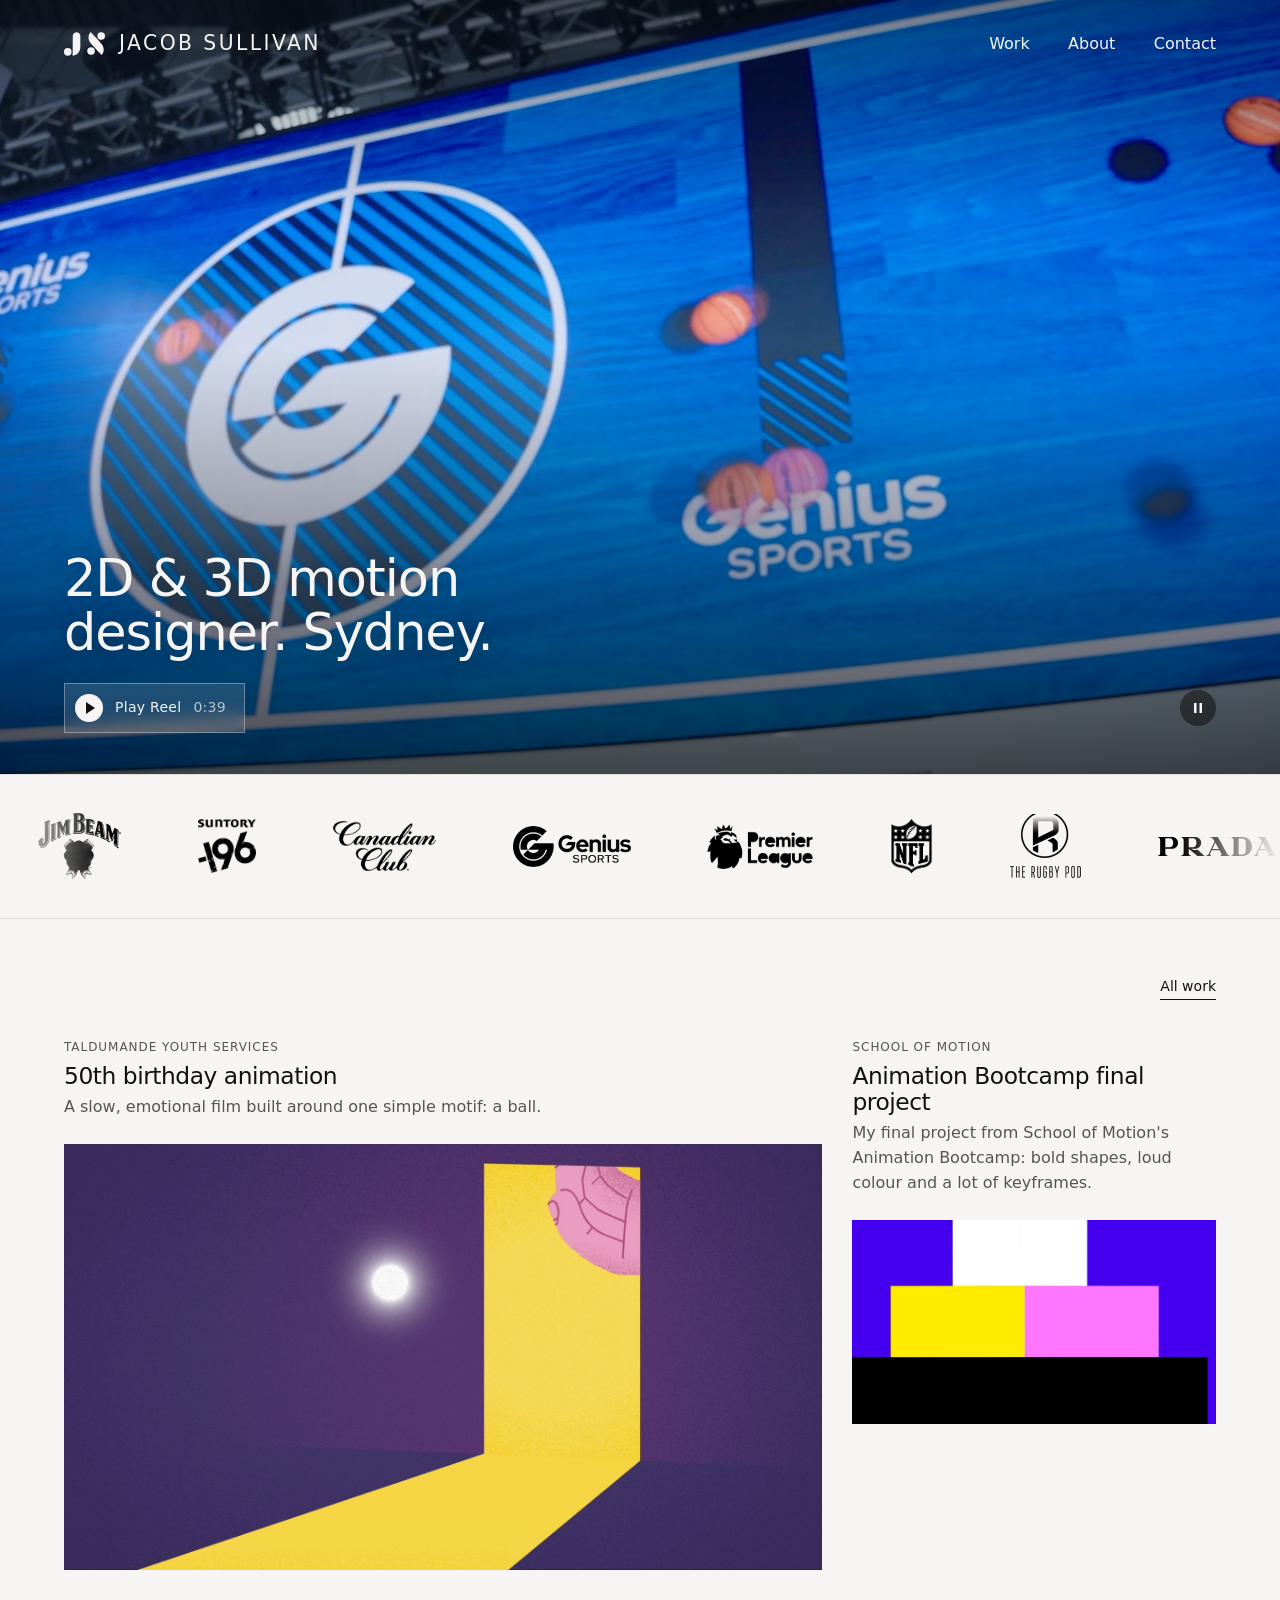
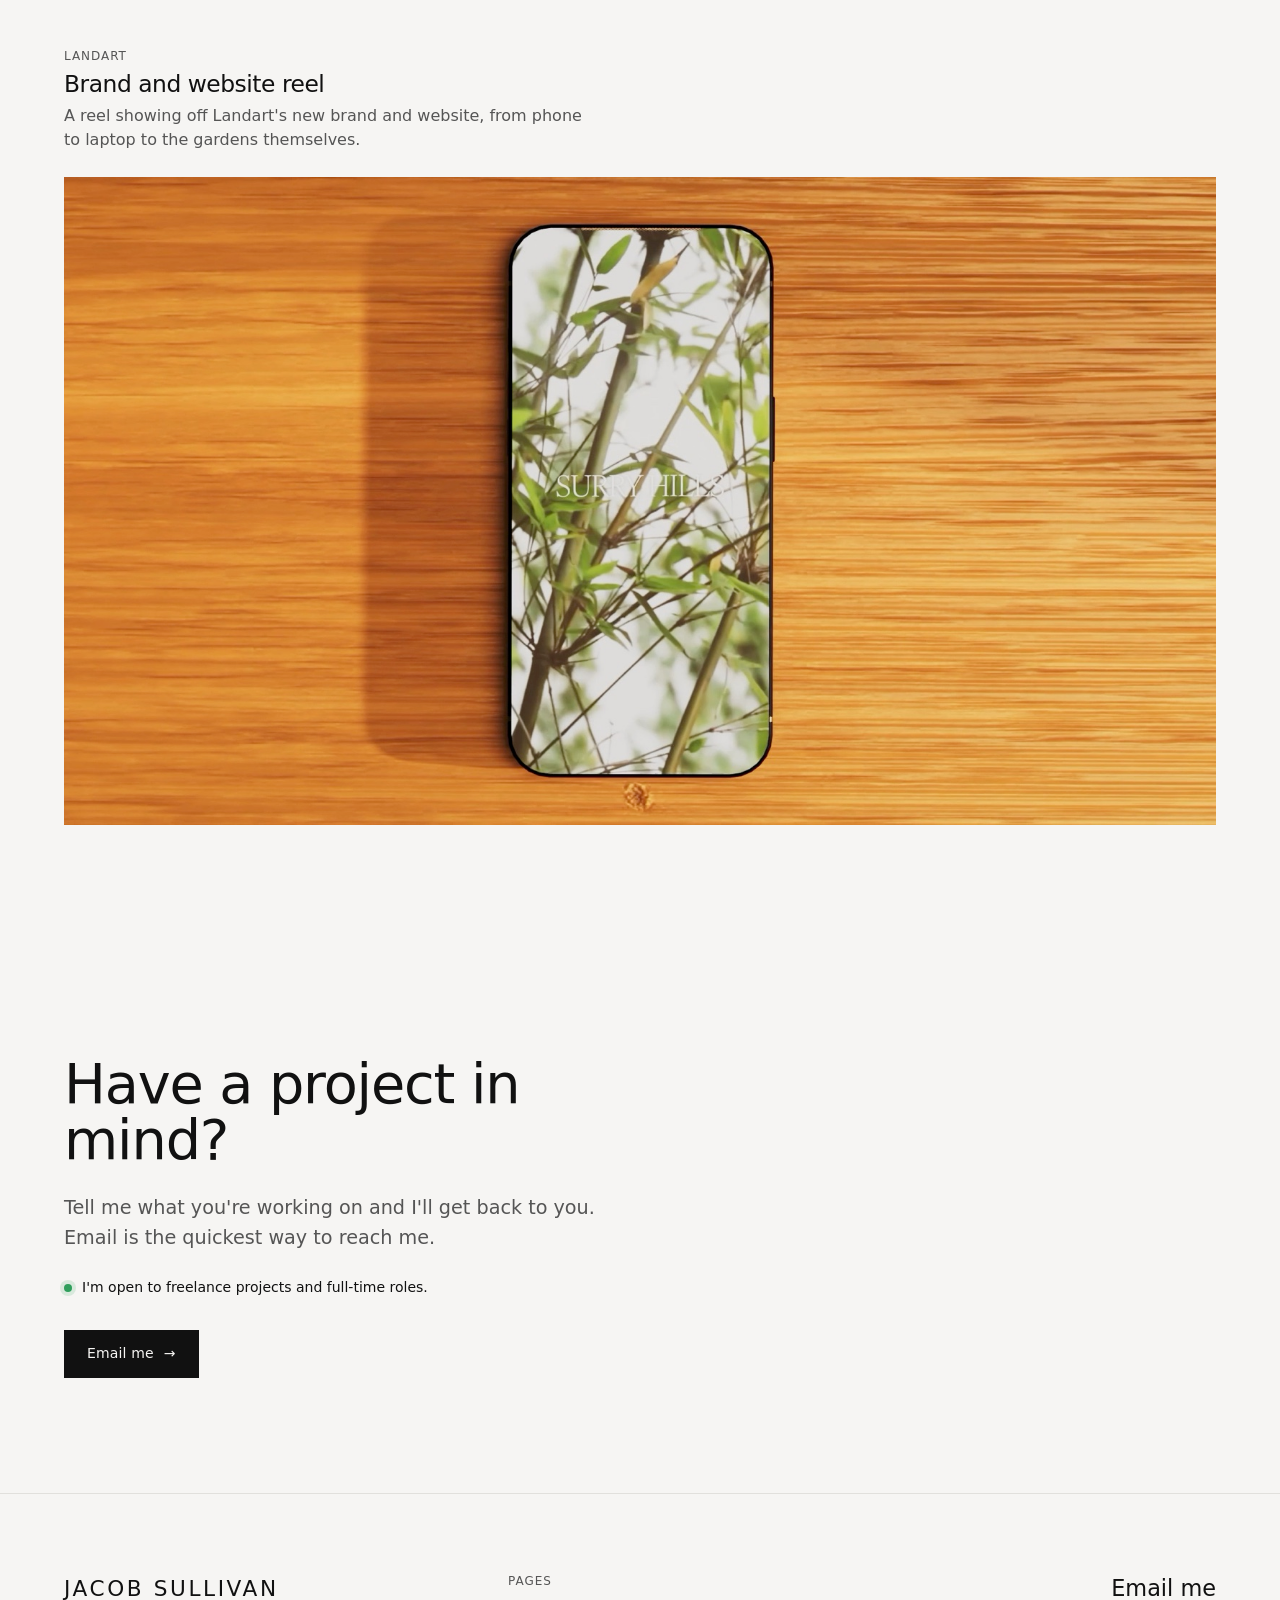
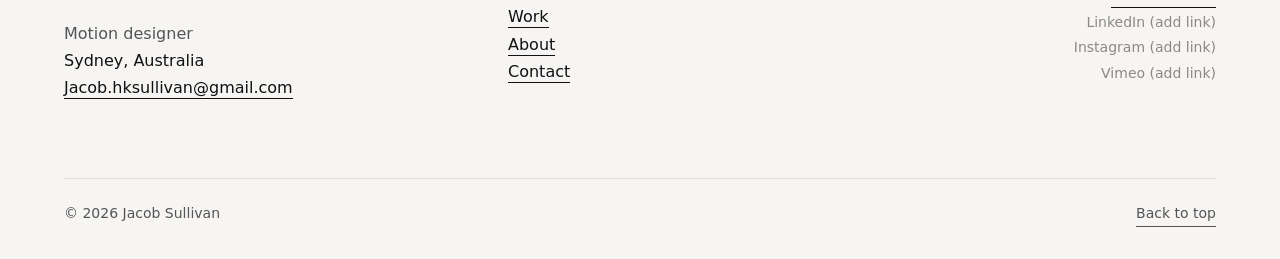
==== commit ee607709: "Fonts: Satoshi everywhere, headings retuned Co-Authored-By: Claude Opus 5.5 <noreply@anthropic.com>" ====
--- a/index.html
+++ b/index.html
@@ -18,9 +18,9 @@
   <meta name="twitter:image" content="https://jacob-sullivan-portfolio.vercel.app/images/share.jpg">
   <meta name="theme-color" content="#f6f5f3">
   <link rel="icon" href="/images/favicon-js.svg" type="image/svg+xml">
-  <link rel="preconnect" href="https://fonts.googleapis.com">
-  <link rel="preconnect" href="https://fonts.gstatic.com" crossorigin>
-  <link rel="stylesheet" href="https://fonts.googleapis.com/css2?family=Cormorant+Garamond:wght@300;400&family=Inter:wght@400;500;600&display=swap">
+  <link rel="preconnect" href="https://api.fontshare.com">
+  <link rel="preconnect" href="https://cdn.fontshare.com" crossorigin>
+  <link rel="stylesheet" href="https://api.fontshare.com/v2/css?f[]=satoshi@300,400,500,700&display=swap">
   <link rel="stylesheet" href="/css/style.css">
   <script src="/content/site.js" defer></script>
   <script src="/content/reel.js" defer></script>
--- a/css/style.css
+++ b/css/style.css
@@ -15,16 +15,16 @@
   --ph-ink: #8a8985;        /* placeholder labels */
 
   /* Type */
-  --serif: "Cormorant Garamond", "Cormorant", Georgia, "Times New Roman", serif;
-  --sans: "Inter", system-ui, -apple-system, "Segoe UI", Roboto, sans-serif;
-  --serif-weight: 300;
-  --track-name: 0.18em;     /* letter spacing for your name */
+  --serif: "Satoshi", system-ui, -apple-system, "Segoe UI", Roboto, sans-serif;   /* headings */
+  --sans: "Satoshi", system-ui, -apple-system, "Segoe UI", Roboto, sans-serif;    /* body */
+  --serif-weight: 500;
+  --track-name: 0.12em;     /* letter spacing for your name */
   --track-label: 0.08em;    /* small uppercase labels */
 
-  --fs-display: clamp(2.6rem, 1.5rem + 4.4vw, 5.6rem);
-  --fs-h1: clamp(2.4rem, 1.6rem + 3.2vw, 4.6rem);
-  --fs-h2: clamp(1.9rem, 1.4rem + 1.8vw, 3rem);
-  --fs-h3: clamp(1.45rem, 1.25rem + 0.6vw, 1.85rem);
+  --fs-display: clamp(2.2rem, 1.3rem + 3.6vw, 4.6rem);
+  --fs-h1: clamp(2.1rem, 1.4rem + 2.6vw, 3.8rem);
+  --fs-h2: clamp(1.6rem, 1.2rem + 1.4vw, 2.5rem);
+  --fs-h3: clamp(1.2rem, 1.1rem + 0.45vw, 1.5rem);
   --fs-body-l: clamp(1.05rem, 1rem + 0.25vw, 1.2rem);
   --fs-body: 1rem;
   --fs-small: 0.875rem;
@@ -81,6 +81,7 @@
 a { color: inherit; text-decoration: none; }
 button { font: inherit; color: inherit; background: none; border: 0; padding: 0; cursor: pointer; }
 h1, h2, h3, h4, p, ul, ol, dl, dd, figure { margin: 0; }
+h1, h2, h3, .page-title, .project__title, .closing__title, .hero__line, .row__title, .teaser__text, .quote p { letter-spacing: -0.02em; }
 ul, ol { padding: 0; list-style: none; }
 
 :focus-visible {
@@ -371,7 +372,7 @@
 .marquee__group { display: flex; flex: none; }
 .marquee__item {
   flex: none; padding-inline: clamp(22px, 3vw, 48px);
-  font-family: var(--serif); font-weight: 400;
+  font-family: var(--serif); font-weight: 500;
   font-size: clamp(1.4rem, 1.1rem + 1vw, 2.1rem); line-height: 1.2; white-space: nowrap;
   color: var(--ink);
 }
@@ -431,7 +432,7 @@
 .card__link { display: block; position: relative; }
 .card__client { margin-bottom: 6px; }
 .card__title {
-  font-family: var(--serif); font-weight: 400;
+  font-family: var(--serif); font-weight: 500;
   font-size: var(--fs-h3); line-height: 1.12;
 }
 .card__summary {
@@ -486,7 +487,7 @@
 .site-footer { border-top: 1px solid var(--line); padding-block: clamp(48px, 6vw, 88px) var(--s6); }
 .footer__grid { display: grid; gap: var(--s7); }
 .footer__name {
-  font-family: var(--serif); font-weight: 400; font-size: 1.35rem;
+  font-family: var(--serif); font-weight: 500; font-size: 1.35rem;
   letter-spacing: var(--track-name); text-transform: uppercase; margin-bottom: var(--s3);
 }
 .footer__col p, .footer__col li { line-height: 1.7; }
@@ -579,7 +580,7 @@
 .pager a { display: grid; gap: 6px; }
 .pager a:last-child { text-align: right; justify-items: end; }
 .pager__title {
-  font-family: var(--serif); font-weight: 400; font-size: var(--fs-h3); line-height: 1.12;
+  font-family: var(--serif); font-weight: 500; font-size: var(--fs-h3); line-height: 1.12;
   transition: transform var(--dur) var(--ease);
 }
 .pager a:first-child:hover .pager__title { transform: translateX(-4px); }
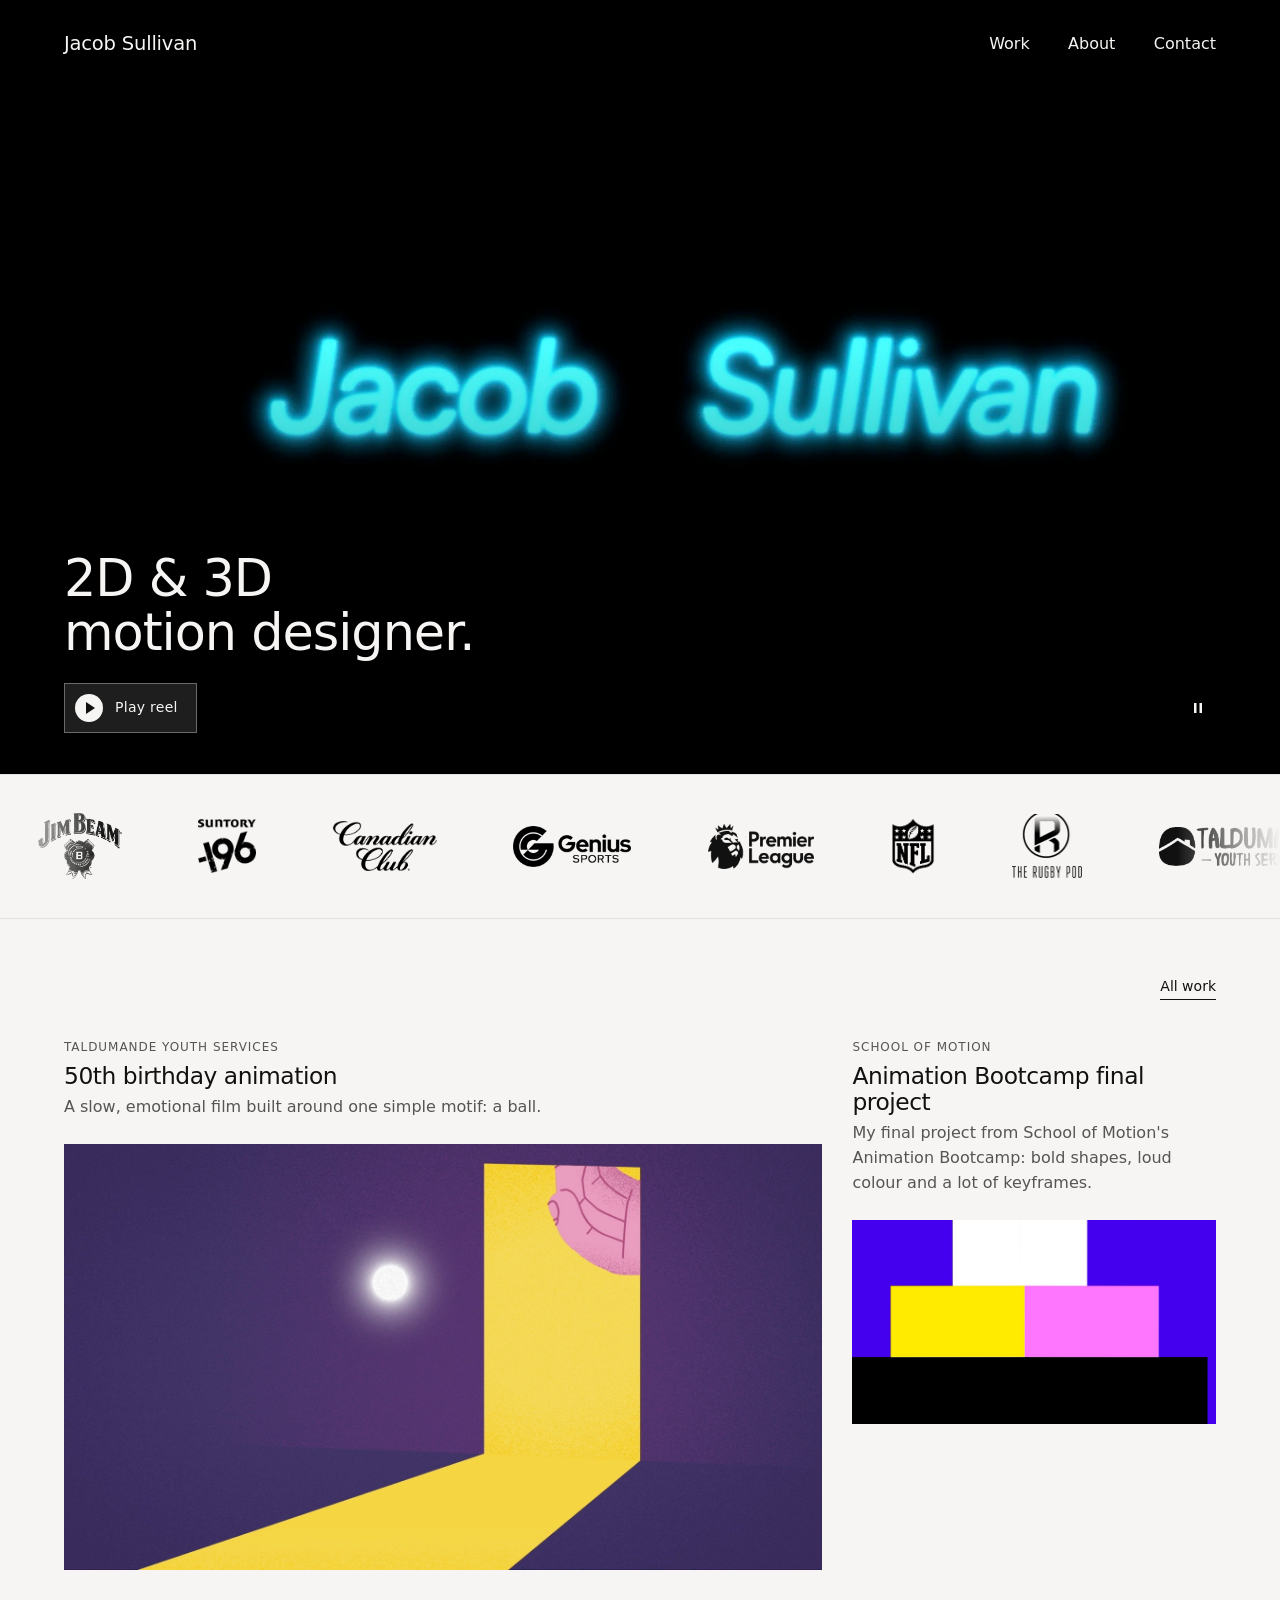
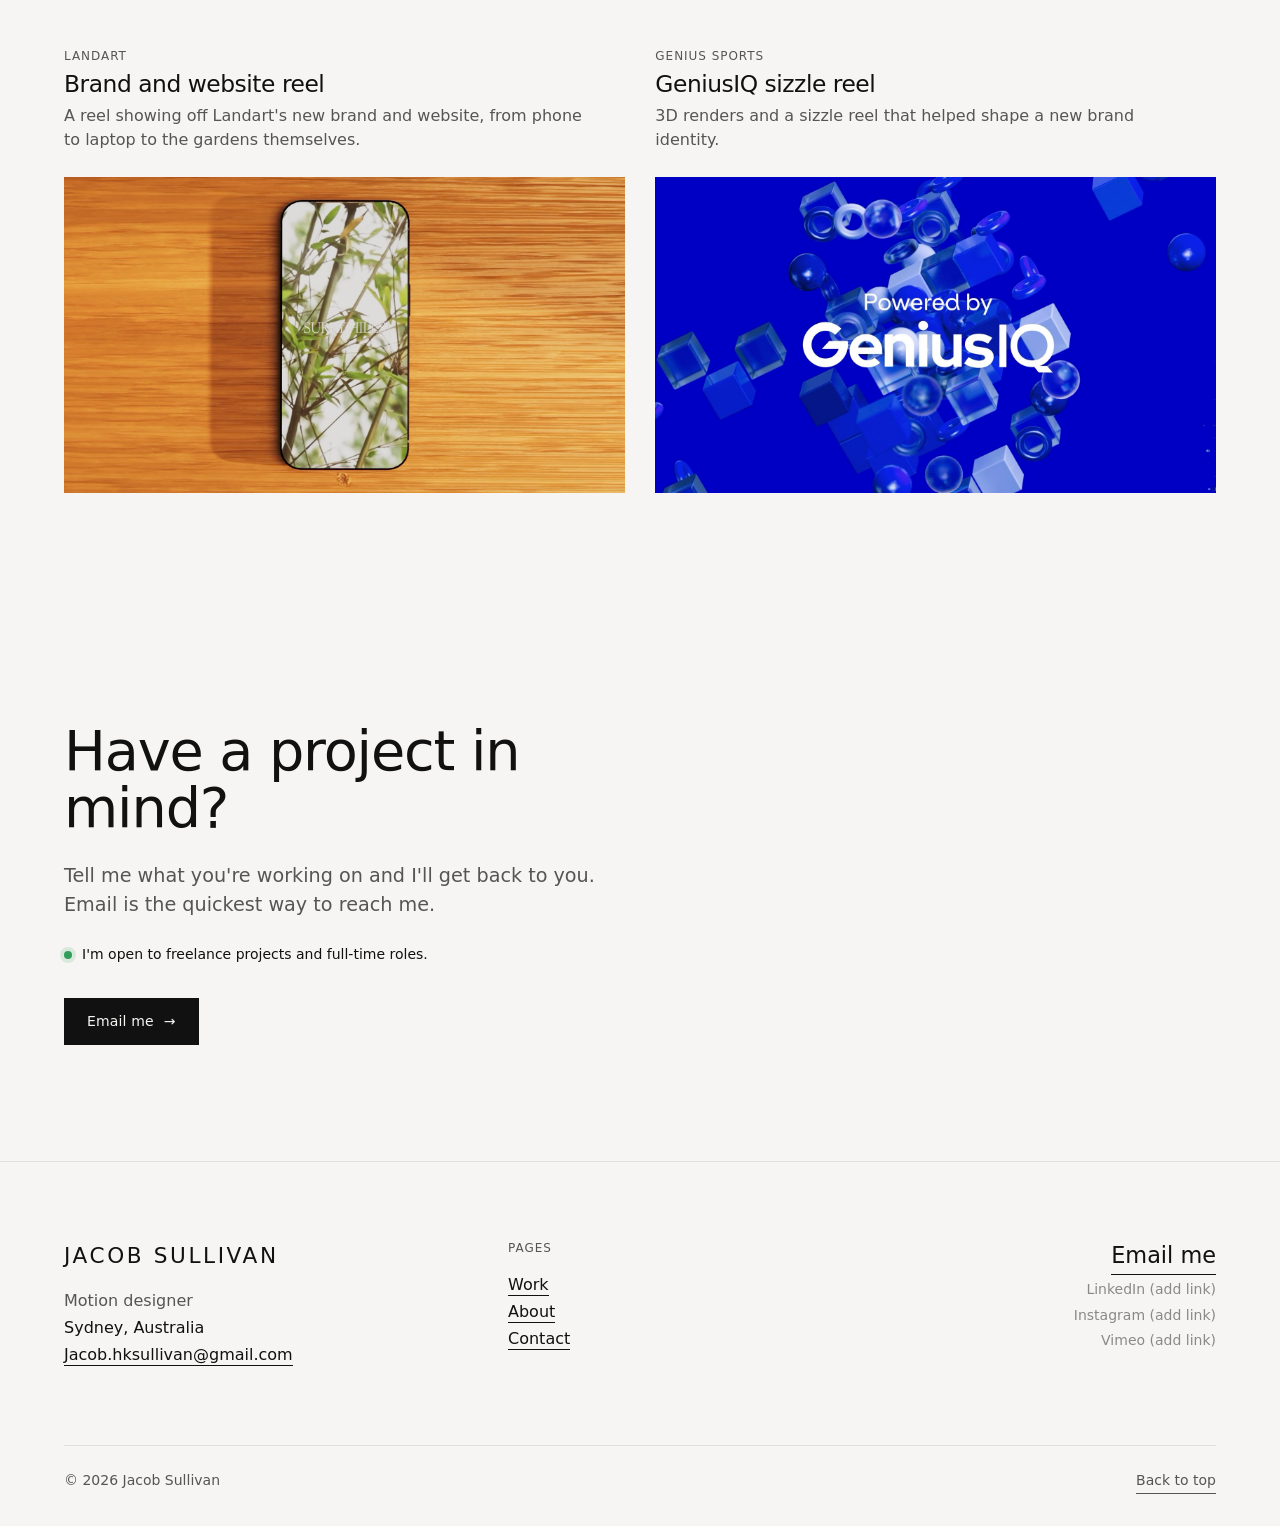
==== commit 0ce8d2bb: "Home: button says Play reel, line drops Sydney; updated CV; share image in Satoshi Co-Authored-By: C" ====
--- a/index.html
+++ b/index.html
@@ -11,11 +11,11 @@
   <meta property="og:site_name" content="Jacob Sullivan">
   <meta property="og:title" content="Jacob Sullivan | Motion designer, Sydney">
   <meta property="og:description" content="Jacob Sullivan is a motion designer in Sydney making animation, 3D and video for brands like Jim Beam, Suntory and Genius Sports.">
-  <meta property="og:image" content="https://jacob-sullivan-portfolio.vercel.app/images/share.jpg">
+  <meta property="og:image" content="https://jacob-sullivan-portfolio.vercel.app/images/share-satoshi.jpg">
   <meta name="twitter:card" content="summary_large_image">
   <meta name="twitter:title" content="Jacob Sullivan | Motion designer, Sydney">
   <meta name="twitter:description" content="Jacob Sullivan is a motion designer in Sydney making animation, 3D and video for brands like Jim Beam, Suntory and Genius Sports.">
-  <meta name="twitter:image" content="https://jacob-sullivan-portfolio.vercel.app/images/share.jpg">
+  <meta name="twitter:image" content="https://jacob-sullivan-portfolio.vercel.app/images/share-satoshi.jpg">
   <meta name="theme-color" content="#f6f5f3">
   <link rel="icon" href="/images/favicon-js.svg" type="image/svg+xml">
   <link rel="preconnect" href="https://api.fontshare.com">
--- a/css/style.css
+++ b/css/style.css
@@ -167,16 +167,15 @@
 .site-header.on-dark:not(.is-solid) { color: var(--on-dark); }
 
 .brand {
-  font-family: var(--serif);
+  font-family: var(--sans);
   font-weight: 400;
-  font-size: clamp(1.05rem, 0.95rem + 0.4vw, 1.3rem);
-  letter-spacing: var(--track-name);
-  text-transform: uppercase;
+  font-size: clamp(1.05rem, 0.98rem + 0.3vw, 1.25rem);
+  letter-spacing: -0.01em;
   white-space: nowrap;
   padding-block: 8px;
 }
 .brand { display: inline-flex; align-items: center; gap: 14px; }
-.brand__mark { width: auto; height: clamp(20px, 1rem + 0.6vw, 26px); flex: none; display: block; }
+.brand__mark { width: auto; height: clamp(24px, 1.1rem + 0.8vw, 32px); flex: none; display: block; }
 @media (max-width: 420px) { .brand { gap: 10px; } }
 
 .nav { display: none; }
